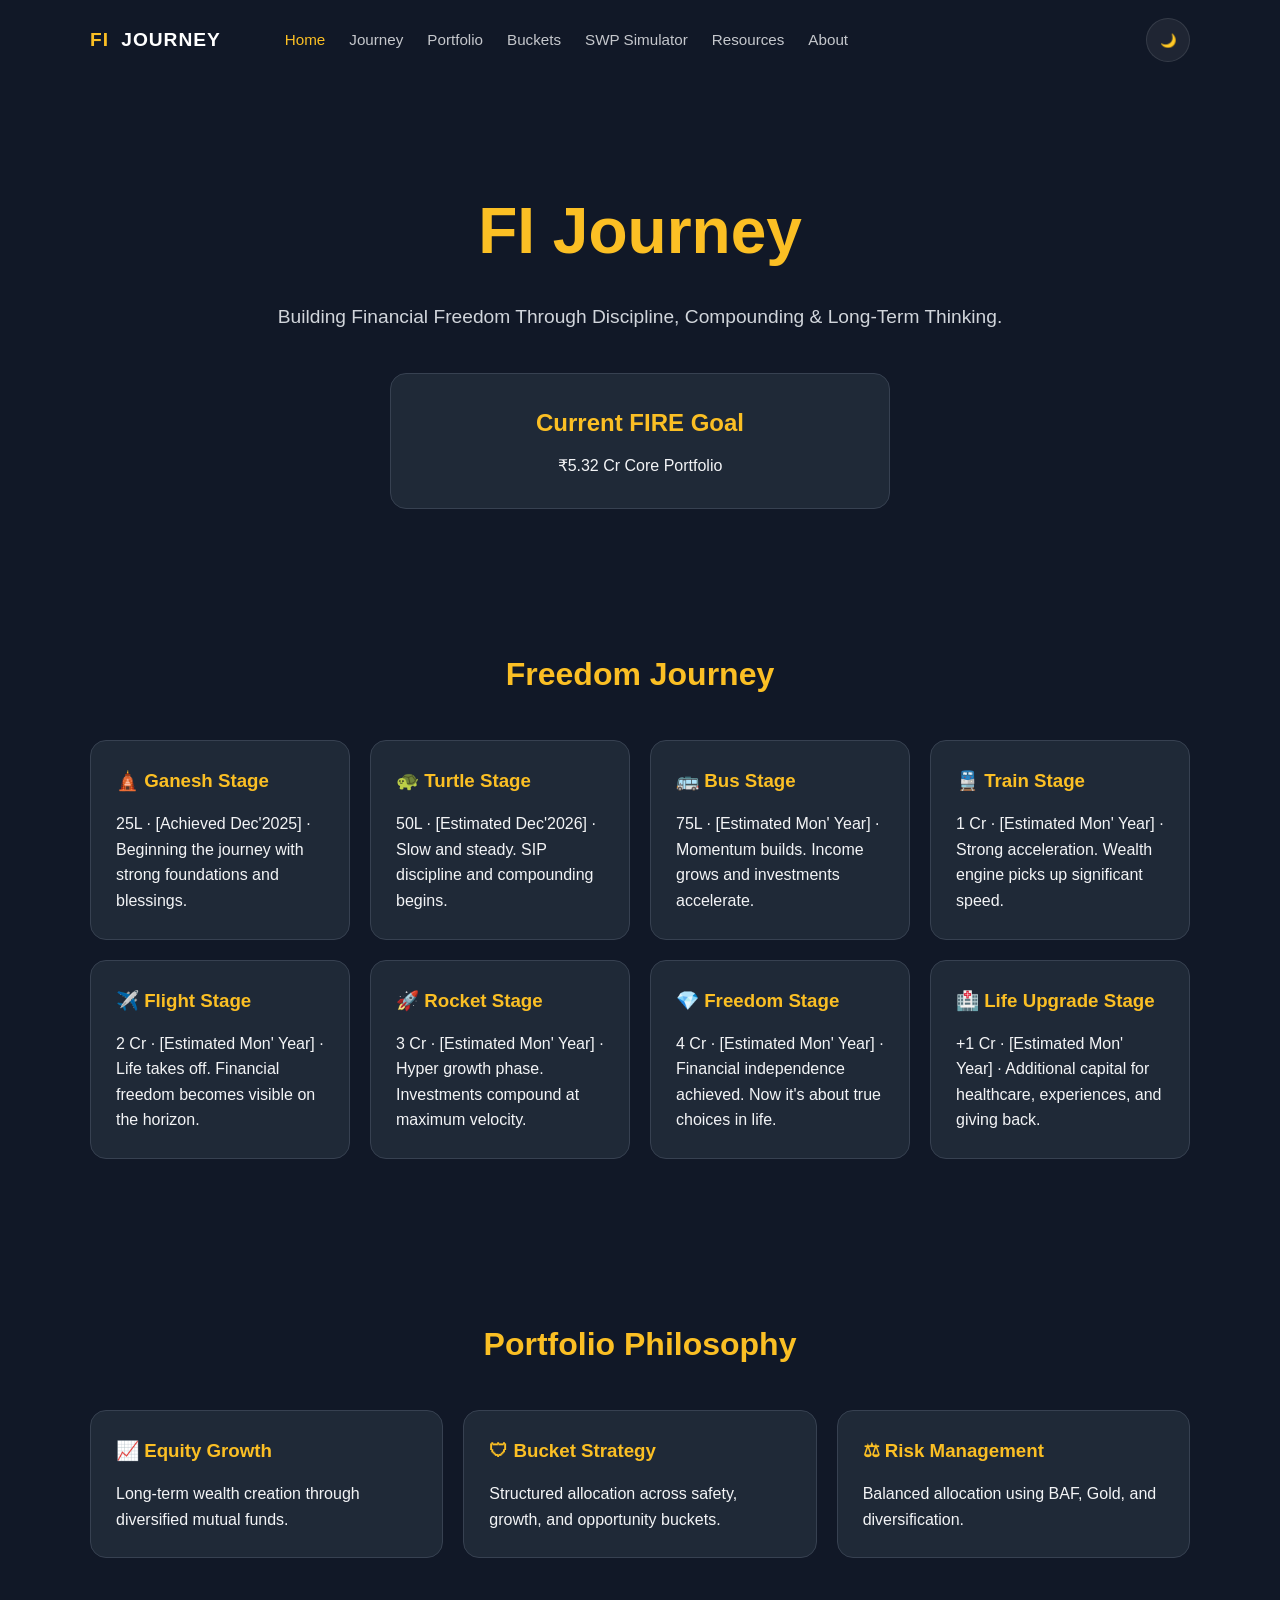
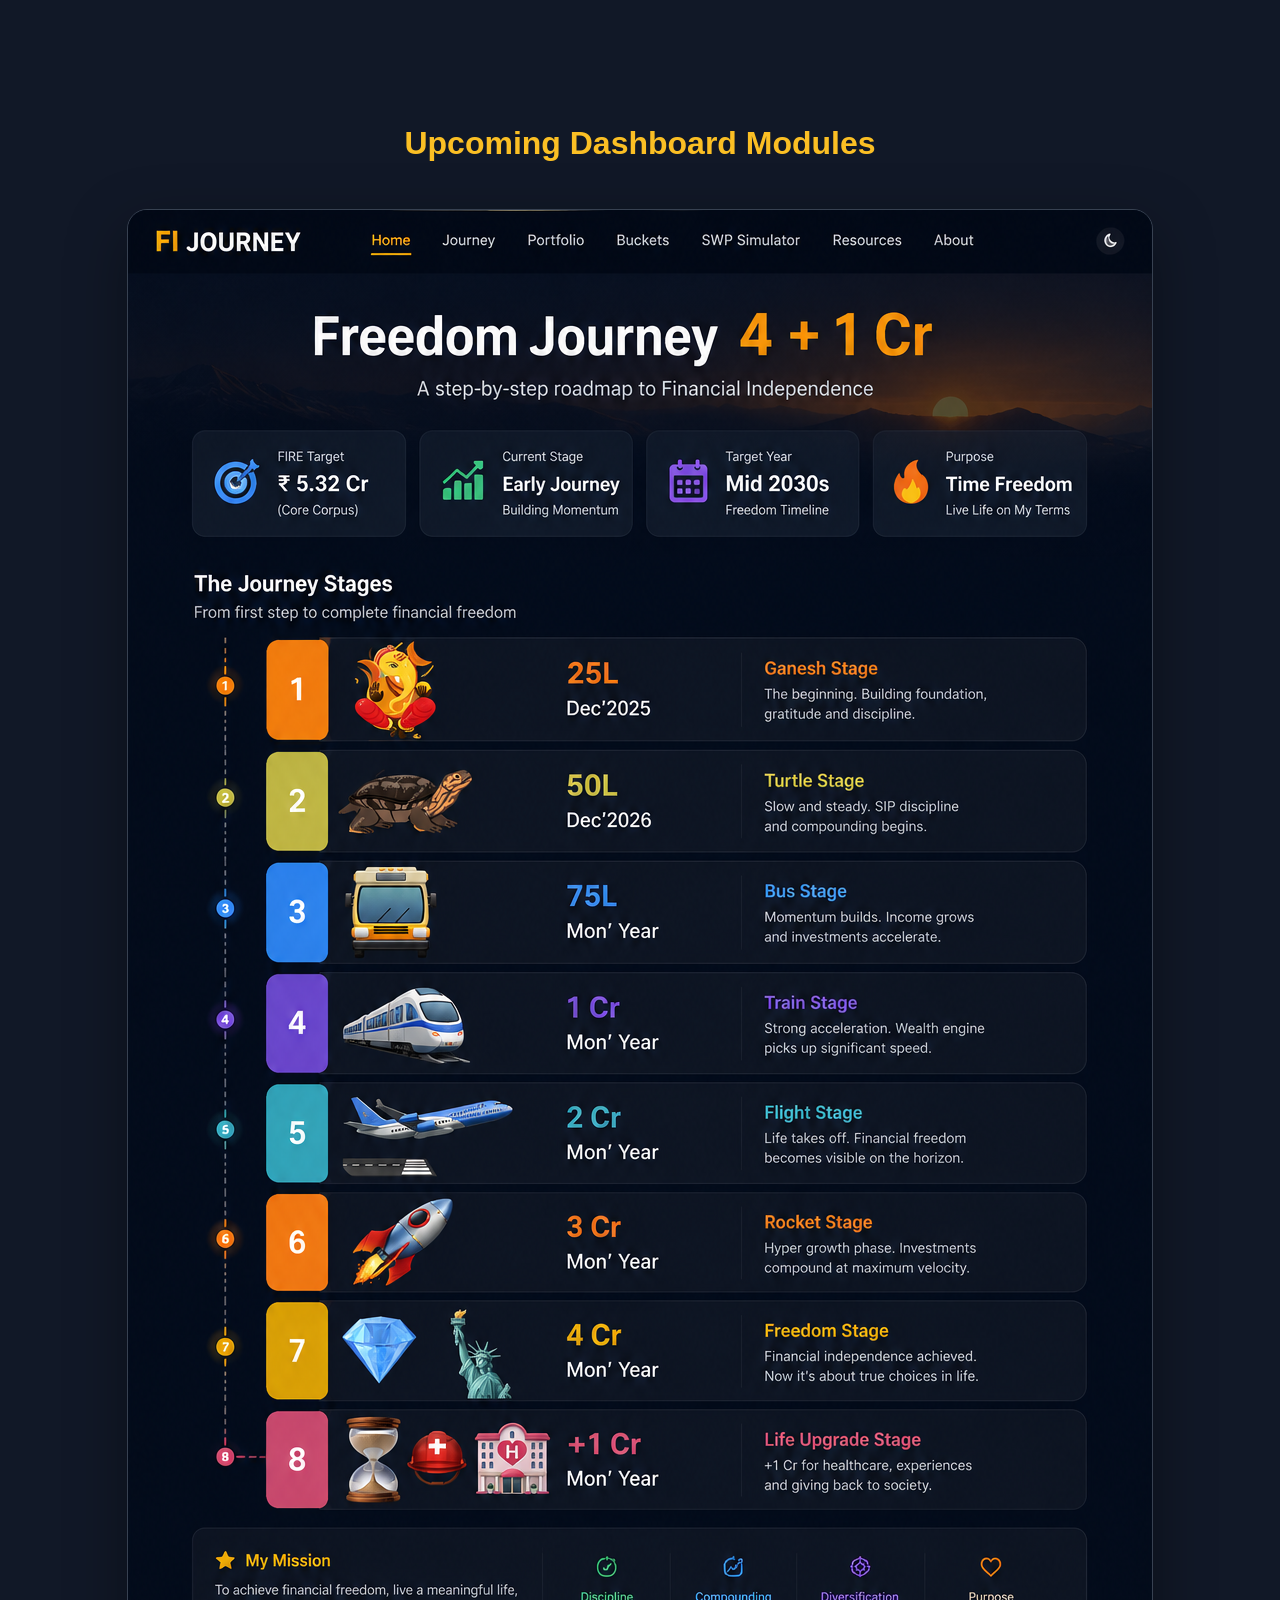
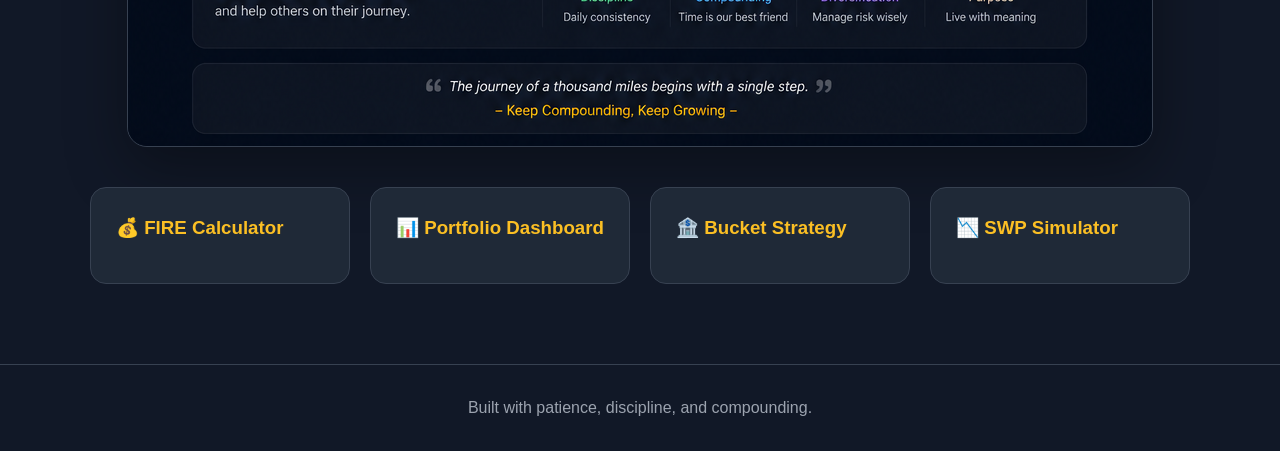
==== index.html @ cef510b3 "updated Home page with a top navigation bar" ====
<!-- index.html -->
<!DOCTYPE html>
<html lang="en">
<head>
  <meta charset="UTF-8" />
  <meta name="viewport" content="width=device-width, initial-scale=1.0"/>
  <title>Freedom Journey</title>
  <link rel="icon" type="image/png" href="Images/Logo.png" />

  <link rel="stylesheet" href="css/style.css" />
</head>

<body>

  <header class="navbar">
    <div class="container nav-inner">
      <a href="index.html" class="site-brand">
        <span class="brand-mark">FI</span>
        JOURNEY
      </a>
      <nav class="nav-links">
        <a href="index.html" class="active">Home</a>
        <a href="journey.html">Journey</a>
        <a href="portfolio.html">Portfolio</a>
        <a href="bucket-strategy.html">Buckets</a>
        <a href="swp.html">SWP Simulator</a>
        <a href="resources.html">Resources</a>
        <a href="about.html">About</a>
      </nav>
      <button class="nav-action" aria-label="Toggle theme">🌙</button>
    </div>
  </header>

  <!-- HERO SECTION -->
  <header class="hero">
    <div class="container">

      <h1 class="main-title">
        FI Journey
      </h1>

      <p class="subtitle">
        Building Financial Freedom Through Discipline, Compounding & Long-Term Thinking.
      </p>

      <div class="goal-card">
        <h2>Current FIRE Goal</h2>
        <p>₹5.32 Cr Core Portfolio</p>
      </div>

    </div>
  </header>

  <!-- FREEDOM JOURNEY -->
  <section class="journey-section">
    <div class="container">

      <h2 class="section-title">Freedom Journey</h2>

      <div class="timeline">

        <div class="timeline-card">
          <h3>🛕 Ganesh Stage</h3>
          <p>25L · [Achieved Dec'2025] · Beginning the journey with strong foundations and blessings.</p>
        </div>

        <div class="timeline-card">
          <h3>🐢 Turtle Stage</h3>
          <p>50L · [Estimated Dec'2026] · Slow and steady. SIP discipline and compounding begins.</p>
        </div>

        <div class="timeline-card">
          <h3>🚌 Bus Stage</h3>
          <p>75L · [Estimated Mon' Year] · Momentum builds. Income grows and investments accelerate.</p>
        </div>

        <div class="timeline-card">
          <h3>🚆 Train Stage</h3>
          <p>1 Cr · [Estimated Mon' Year] · Strong acceleration. Wealth engine picks up significant speed.</p>
        </div>

        <div class="timeline-card">
          <h3>✈️ Flight Stage</h3>
          <p>2 Cr · [Estimated Mon' Year] · Life takes off. Financial freedom becomes visible on the horizon.</p>
        </div>

        <div class="timeline-card">
          <h3>🚀 Rocket Stage</h3>
          <p>3 Cr · [Estimated Mon' Year] · Hyper growth phase. Investments compound at maximum velocity.</p>
        </div>

        <div class="timeline-card">
          <h3>💎 Freedom Stage</h3>
          <p>4 Cr · [Estimated Mon' Year] · Financial independence achieved. Now it's about true choices in life.</p>
        </div>

        <div class="timeline-card">
          <h3>🏥 Life Upgrade Stage</h3>
          <p>+1 Cr · [Estimated Mon' Year] · Additional capital for healthcare, experiences, and giving back.</p>
        </div>

      </div>

    </div>
  </section>

  <!-- PORTFOLIO SECTION -->
  <section class="portfolio-section">
    <div class="container">

      <h2 class="section-title">Portfolio Philosophy</h2>

      <div class="portfolio-grid">

        <div class="portfolio-card">
          <h3>📈 Equity Growth</h3>
          <p>Long-term wealth creation through diversified mutual funds.</p>
        </div>

        <div class="portfolio-card">
          <h3>🛡 Bucket Strategy</h3>
          <p>Structured allocation across safety, growth, and opportunity buckets.</p>
        </div>

        <div class="portfolio-card">
          <h3>⚖ Risk Management</h3>
          <p>Balanced allocation using BAF, Gold, and diversification.</p>
        </div>

      </div>

    </div>
  </section>

  <!-- FUTURE PAGES -->
  <section class="future-section">
    <div class="container">

      <h2 class="section-title">Upcoming Dashboard Modules</h2>

      <div class="future-preview">
        <img src="Images/HomePage_ToBuild.png" alt="Upcoming Dashboard Modules preview" />
      </div>

      <div class="future-grid">

        <div class="future-card">
          <h3>💰 FIRE Calculator</h3>
        </div>

        <div class="future-card">
          <h3>📊 Portfolio Dashboard</h3>
        </div>

        <div class="future-card">
          <h3>🏦 Bucket Strategy</h3>
        </div>

        <div class="future-card">
          <h3>📉 SWP Simulator</h3>
        </div>

      </div>

    </div>
  </section>

  <!-- FOOTER -->
  <footer>
    <p>
      Built with patience, discipline, and compounding.
    </p>
  </footer>

  <script src="js/app.js"></script>

</body>
</html>
---- css/style.css ----
/* style.css */

* {
  margin: 0;
  padding: 0;
  box-sizing: border-box;
}

body {
  background-color: #111827;
  color: #f3f4f6;
  font-family: Arial, sans-serif;
  line-height: 1.6;
}

.container {
  width: 90%;
  max-width: 1100px;
  margin: auto;
}

.navbar {
  padding: 18px 0;
}

.nav-inner {
  display: flex;
  align-items: center;
  gap: 24px;
}

.site-brand {
  font-weight: 700;
  color: #ffffff;
  text-decoration: none;
  letter-spacing: 0.05em;
  font-size: 1.2rem;
}

.brand-mark {
  color: #fbbf24;
  margin-right: 6px;
}

.nav-links {
  margin-left: 40px;
  display: flex;
  flex-wrap: wrap;
  gap: 24px;
  align-items: center;
}

.nav-links a {
  color: rgba(243,244,246,0.8);
  text-decoration: none;
  font-size: 0.95rem;
  transition: color 0.2s ease;
}

.nav-links a:hover,
.nav-links a.active {
  color: #fbbf24;
}

.nav-action {
  margin-left: auto;
  background: rgba(255,255,255,0.06);
  border: 1px solid rgba(255,255,255,0.1);
  color: #fff;
  width: 44px;
  height: 44px;
  border-radius: 50%;
  display: grid;
  place-items: center;
  cursor: pointer;
}

@media (max-width: 900px) {
  .nav-inner {
    flex-direction: column;
    align-items: stretch;
  }

  .nav-links {
    justify-content: center;
    gap: 14px;
    margin: 12px 0 0;
  }

  .nav-action {
    margin-left: 0;
    align-self: center;
  }
}

.hero {
  padding: 100px 0 60px;
  text-align: center;
}

.main-title {
  font-size: 4rem;
  margin-bottom: 20px;
  color: #fbbf24;
}

.subtitle {
  font-size: 1.2rem;
  color: #d1d5db;
  margin-bottom: 40px;
}

.goal-card {
  background: #1f2937;
  padding: 30px;
  border-radius: 16px;
  max-width: 500px;
  margin: auto;
  border: 1px solid #374151;
}

.goal-card h2 {
  margin-bottom: 10px;
  color: #fbbf24;
}

.section-title {
  font-size: 2rem;
  margin-bottom: 40px;
  text-align: center;
  color: #fbbf24;
}

.journey-section,
.portfolio-section,
.future-section {
  padding: 80px 0;
}

.timeline,
.portfolio-grid,
.future-grid {
  display: grid;
  grid-template-columns: repeat(auto-fit, minmax(220px, 1fr));
  gap: 20px;
}

.future-preview {
  margin-bottom: 40px;
  display: flex;
  justify-content: center;
}

.future-preview img {
  max-width: 100%;
  border-radius: 20px;
  border: 1px solid #374151;
  box-shadow: 0 20px 60px rgba(0,0,0,0.35);
}

.timeline-card,
.portfolio-card,
.future-card {
  background: #1f2937;
  padding: 25px;
  border-radius: 16px;
  border: 1px solid #374151;
  transition: transform 0.3s ease;
}

.timeline-card:hover,
.portfolio-card:hover,
.future-card:hover {
  transform: translateY(-5px);
}

.timeline-card h3,
.portfolio-card h3,
.future-card h3 {
  margin-bottom: 15px;
  color: #fbbf24;
}

footer {
  text-align: center;
  padding: 30px;
  border-top: 1px solid #374151;
  color: #9ca3af;
}
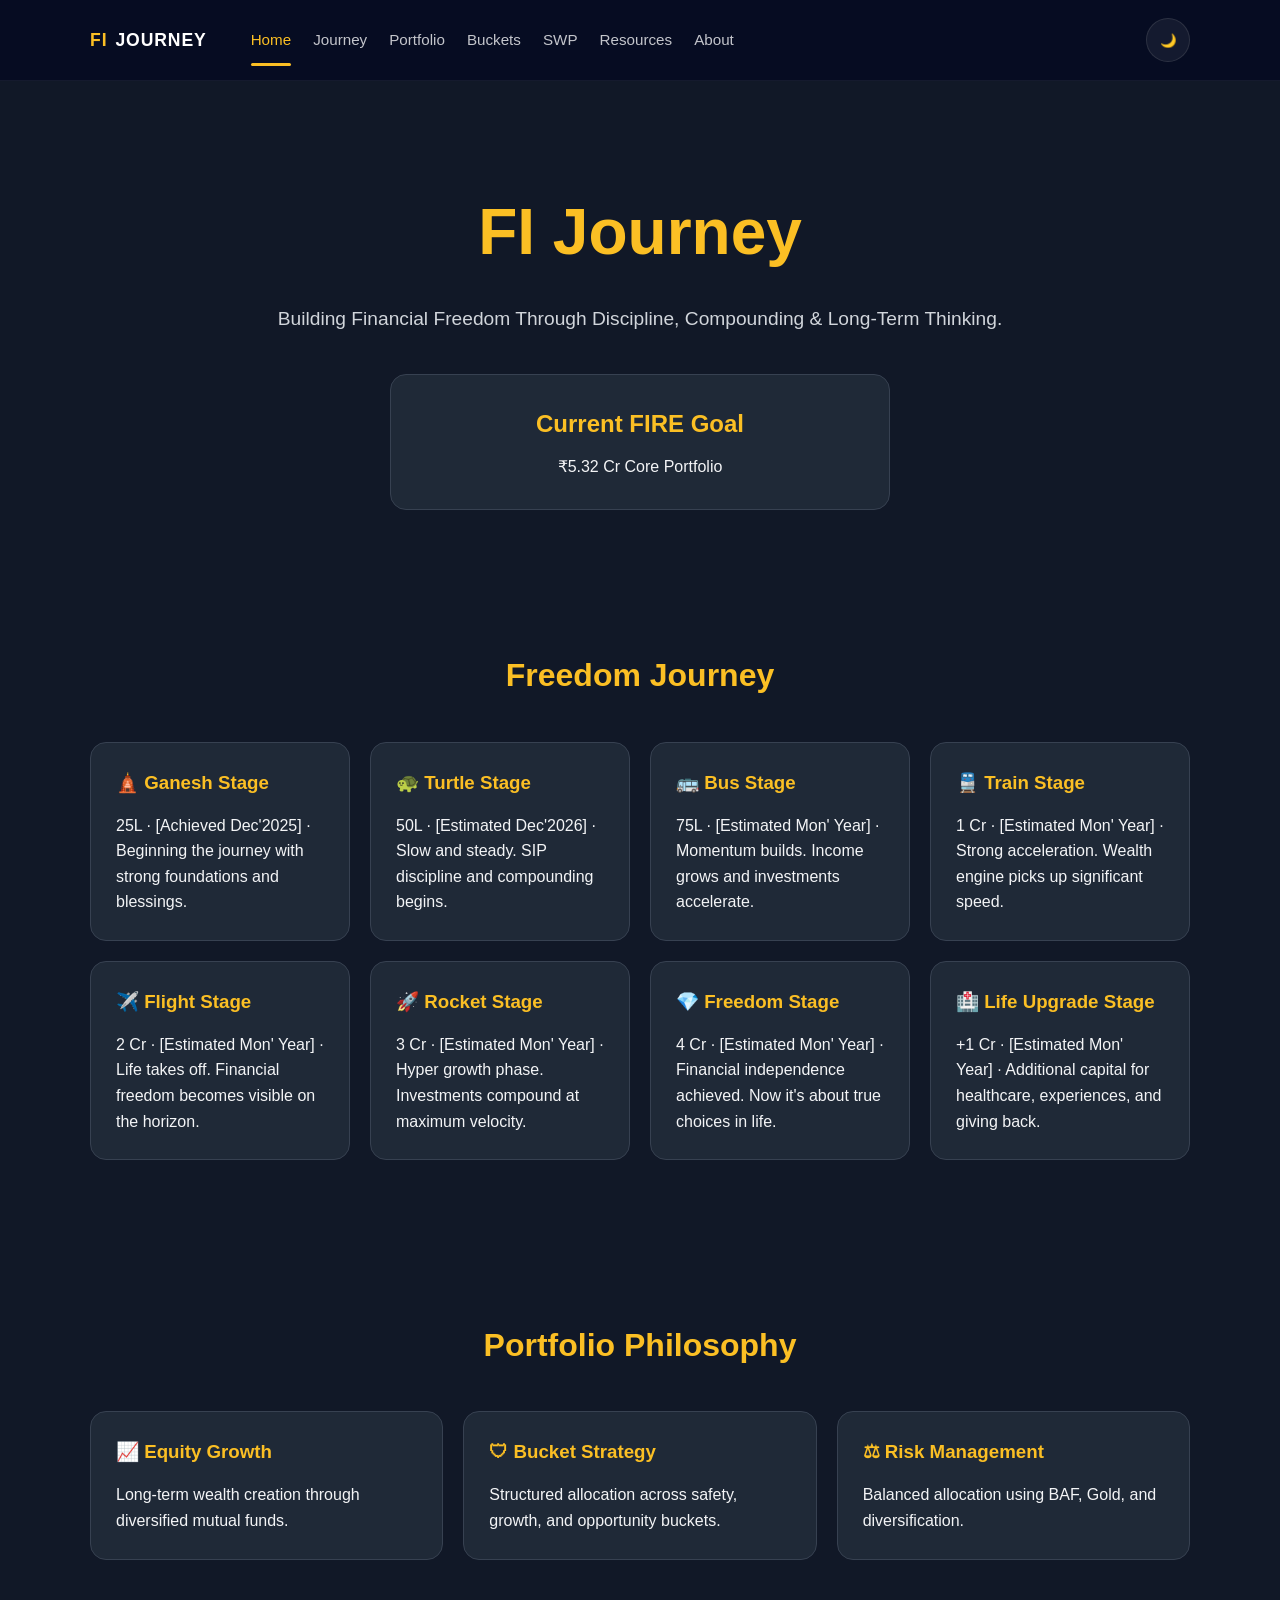
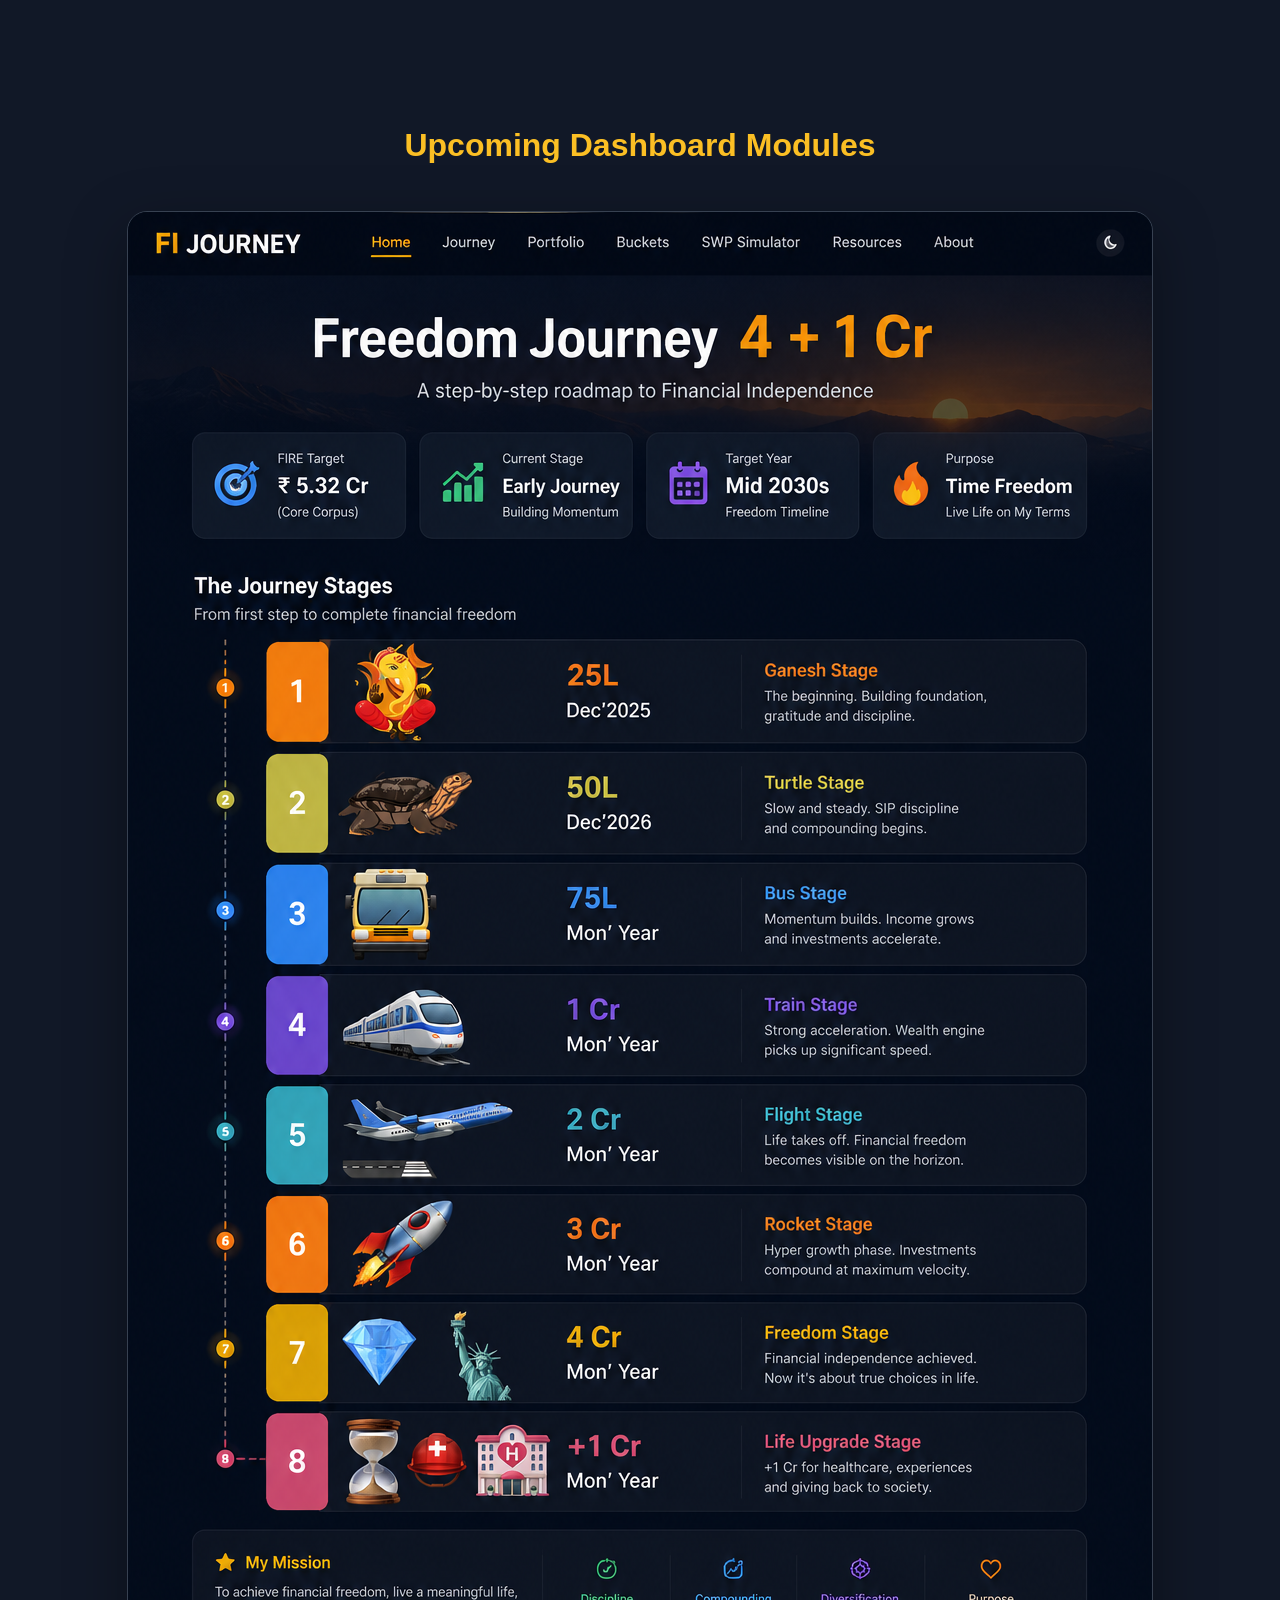
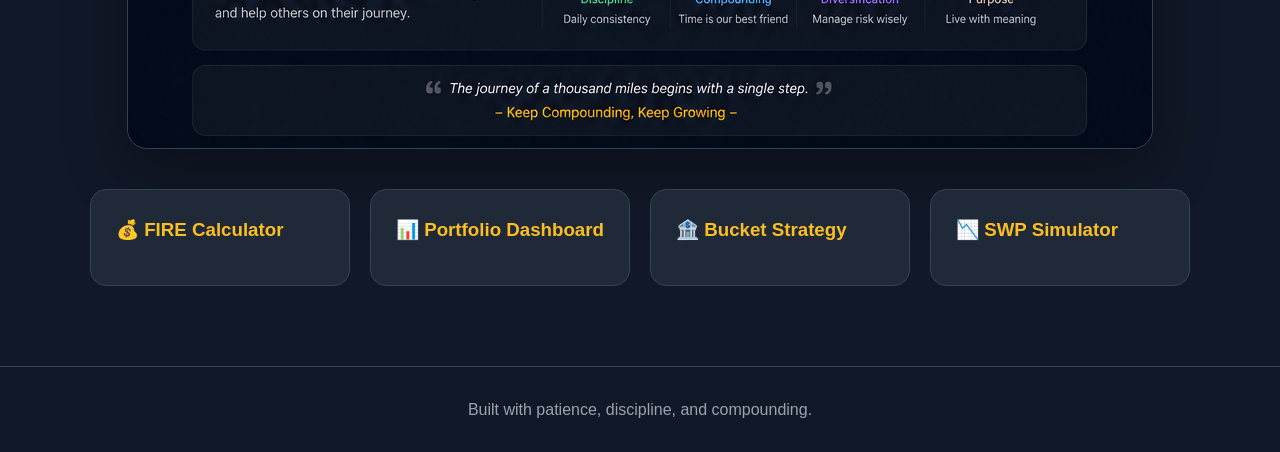
==== commit cca77ec6: "renamed swp simulator to swp nav topbar" ====
--- a/index.html
+++ b/index.html
@@ -23,7 +23,7 @@
         <a href="journey.html">Journey</a>
         <a href="portfolio.html">Portfolio</a>
         <a href="bucket-strategy.html">Buckets</a>
-        <a href="swp.html">SWP Simulator</a>
+        <a href="swp.html">SWP</a>
         <a href="resources.html">Resources</a>
         <a href="about.html">About</a>
       </nav>
--- a/css/style.css
+++ b/css/style.css
@@ -21,51 +21,76 @@
 
 .navbar {
   padding: 18px 0;
+  background: rgba(7, 12, 34, 0.95);
+  border-bottom: 1px solid rgba(255, 255, 255, 0.06);
+  position: sticky;
+  top: 0;
+  z-index: 20;
 }
 
 .nav-inner {
   display: flex;
   align-items: center;
-  gap: 24px;
+  justify-content: space-between;
+  gap: 20px;
 }
 
 .site-brand {
+  display: inline-flex;
+  align-items: center;
+  gap: 8px;
   font-weight: 700;
   color: #ffffff;
   text-decoration: none;
   letter-spacing: 0.05em;
-  font-size: 1.2rem;
+  font-size: 1.1rem;
 }
 
 .brand-mark {
   color: #fbbf24;
-  margin-right: 6px;
 }
 
 .nav-links {
-  margin-left: 40px;
   display: flex;
   flex-wrap: wrap;
-  gap: 24px;
+  gap: 22px;
   align-items: center;
+  margin-left: 24px;
+  flex: 1;
 }
 
 .nav-links a {
-  color: rgba(243,244,246,0.8);
+  color: rgba(243, 244, 246, 0.8);
   text-decoration: none;
   font-size: 0.95rem;
+  padding: 10px 0;
+  position: relative;
   transition: color 0.2s ease;
 }
 
-.nav-links a:hover,
+.nav-links a:hover {
+  color: #fff;
+}
+
 .nav-links a.active {
   color: #fbbf24;
+}
+
+.nav-links a.active::after {
+  content: "";
+  position: absolute;
+  left: 0;
+  right: 0;
+  bottom: -4px;
+  height: 3px;
+  background: #fbbf24;
+  border-radius: 999px;
 }
 
 .nav-action {
   margin-left: auto;
-  background: rgba(255,255,255,0.06);
-  border: 1px solid rgba(255,255,255,0.1);
+  background: rgba(255, 255, 255, 0.06);
+  border: 1px solid rgba(255, 255, 255, 0.1);
   color: #fff;
   width: 44px;
   height: 44px;
@@ -73,6 +98,13 @@
   display: grid;
   place-items: center;
   cursor: pointer;
+}
+
+@media (max-width: 1100px) {
+  .nav-links {
+    gap: 16px;
+    margin-left: 12px;
+  }
 }
 
 @media (max-width: 900px) {
@@ -187,3 +219,318 @@
   border-top: 1px solid #374151;
   color: #9ca3af;
 }
+
+.hero-journey {
+  padding: 70px 0 40px;
+}
+
+.hero-grid {
+  display: grid;
+  grid-template-columns: 1.2fr 0.8fr;
+  gap: 32px;
+  align-items: start;
+}
+
+.hero-copy h1,
+.hero-copy .main-title {
+  color: #fff;
+  font-size: clamp(3rem, 5vw, 4.6rem);
+  margin-bottom: 18px;
+  line-height: 1.03;
+}
+
+.eyebrow {
+  color: #fbbf24;
+  letter-spacing: 0.18em;
+  text-transform: uppercase;
+  font-size: 0.92rem;
+  font-weight: 600;
+  margin-bottom: 14px;
+}
+
+.hero-text {
+  color: #cbd5e1;
+  font-size: 1.05rem;
+  max-width: 660px;
+  line-height: 1.8;
+}
+
+.section-header {
+  max-width: 720px;
+  margin-bottom: 32px;
+}
+
+.section-header h2 {
+  color: #fff;
+  font-size: clamp(2rem, 3vw, 2.8rem);
+  margin: 12px 0 14px;
+}
+
+/* Keep regular section paragraph copy muted, but allow eyebrow to keep theme color */
+.section-header p:not(.eyebrow) {
+  color: #cbd5e1;
+  line-height: 1.75;
+  margin: 0;
+}
+
+.section-header .eyebrow {
+  color: #fbbf24;
+  letter-spacing: 0.18em;
+  text-transform: uppercase;
+  font-size: 0.92rem;
+  font-weight: 600;
+  margin-bottom: 10px;
+}
+
+.stats-grid {
+  display: grid;
+  grid-template-columns: repeat(2, minmax(160px, 1fr));
+  gap: 18px;
+  margin-top: 24px;
+}
+
+.stat-card {
+  display: flex;
+  gap: 18px;
+  align-items: center;
+  background: rgba(255, 255, 255, 0.04);
+  border: 1px solid rgba(255, 255, 255, 0.08);
+  border-radius: 20px;
+  padding: 18px 20px;
+}
+
+.stat-card span {
+  font-size: 1.8rem;
+}
+
+.stat-card h3 {
+  margin-bottom: 6px;
+  font-size: 1rem;
+  color: #fff;
+}
+
+.stat-card p {
+  color: #cbd5e1;
+}
+
+.timeline-section {
+  padding: 60px 0;
+  position: relative;
+}
+
+.timeline-grid {
+  position: relative;
+  display: grid;
+  grid-template-columns: repeat(2, minmax(280px, 1fr));
+  gap: 22px;
+}
+
+.timeline-grid::before {
+  content: "";
+  position: absolute;
+  left: 50%;
+  top: 40px;
+  bottom: 40px;
+  width: 2px;
+  background: rgba(251, 191, 36, 0.18);
+  transform: translateX(-50%);
+}
+
+.stage-card {
+  background: rgba(255, 255, 255, 0.06);
+  border: 1px solid rgba(255, 255, 255, 0.1);
+  backdrop-filter: blur(26px);
+  border-radius: 28px;
+  padding: 28px;
+  display: grid;
+  gap: 20px;
+  position: relative;
+  overflow: hidden;
+  transition: transform 0.25s ease, border-color 0.25s ease, box-shadow 0.25s ease;
+}
+
+.stage-card::before {
+  /* Decorative marker removed for a cleaner timeline look */
+  display: none;
+}
+
+.stage-card:hover {
+  transform: translateY(-5px);
+  border-color: rgba(251, 191, 36, 0.45);
+  box-shadow: 0 20px 50px rgba(0, 0, 0, 0.22);
+}
+
+.stage-card img {
+  width: 100%;
+  max-height: 200px;
+  object-fit: contain;
+  border-radius: 20px;
+  background: rgba(255, 255, 255, 0.06);
+}
+
+.stage-top-row {
+  display: flex;
+  align-items: center;
+  justify-content: space-between;
+  gap: 18px;
+  position: relative;
+  z-index: 2;
+}
+
+.stage-number {
+  background: #fbbf24;
+  color: #0b122b;
+  width: 44px;
+  height: 44px;
+  border-radius: 16px;
+  display: grid;
+  place-items: center;
+  font-weight: 700;
+  font-size: 1rem;
+}
+
+.stage-amount {
+  font-size: 1.05rem;
+  font-weight: 700;
+  color: #fff;
+  margin: 0;
+}
+
+.stage-meta {
+  color: #cbd5e1;
+  font-size: 0.92rem;
+  margin: 0;
+}
+
+.stage-card h3 {
+  color: #fff;
+  font-size: 1.4rem;
+  margin: 0;
+}
+
+.stage-card p {
+  color: #cbd5e1;
+  line-height: 1.75;
+  margin: 0;
+}
+
+.stage-card--primary {
+  background: rgba(255, 255, 255, 0.06);
+}
+
+.stage-card--accent {
+  background: rgba(251, 191, 36, 0.08);
+}
+
+.stage-card--secondary {
+  background: rgba(59, 130, 246, 0.1);
+}
+
+.mission-section {
+  padding: 60px 0;
+}
+
+.mission-grid {
+  display: grid;
+  grid-template-columns: 1.2fr 0.8fr;
+  gap: 24px;
+  align-items: start;
+}
+
+.mission-cards {
+  display: grid;
+  grid-template-columns: repeat(auto-fit, minmax(200px, 1fr));
+  gap: 18px;
+}
+
+.mission-card {
+  background: rgba(255, 255, 255, 0.04);
+  border: 1px solid rgba(255, 255, 255, 0.08);
+  border-radius: 20px;
+  padding: 24px;
+}
+
+.mission-card h3 {
+  color: #fbbf24;
+  margin-bottom: 10px;
+}
+
+.mission-card p {
+  color: #cbd5e1;
+  line-height: 1.7;
+}
+
+.quote-section {
+  padding: 60px 0;
+}
+
+.quote-box {
+  background: rgba(255, 255, 255, 0.05);
+  border: 1px solid rgba(255, 255, 255, 0.08);
+  border-radius: 24px;
+  padding: 36px 32px;
+  text-align: center;
+}
+
+.quote-box p {
+  font-size: 1.3rem;
+  color: #fff;
+  margin-bottom: 16px;
+}
+
+.quote-box span {
+  color: #fbbf24;
+}
+
+.footer-inner {
+  padding: 32px 0;
+  text-align: center;
+  color: #9ca3af;
+}
+
+@media (max-width: 1024px) {
+  .hero-grid,
+  .mission-grid {
+    grid-template-columns: 1fr;
+  }
+}
+
+@media (max-width: 900px) {
+  .nav-inner {
+    flex-direction: column;
+    align-items: stretch;
+  }
+
+  .nav-links {
+    justify-content: center;
+    gap: 12px;
+    margin: 12px 0 0;
+  }
+
+  .stage-card {
+    padding: 20px;
+  }
+
+  .timeline-grid {
+    grid-template-columns: 1fr;
+  }
+
+  .timeline-grid::before {
+    left: 24px;
+  }
+
+  .stage-card::before {
+    left: 12px;
+  }
+}
+
+@media (max-width: 580px) {
+  .hero-copy h1,
+  .main-title {
+    font-size: 2.6rem;
+  }
+
+  .nav-links {
+    gap: 10px;
+  }
+}
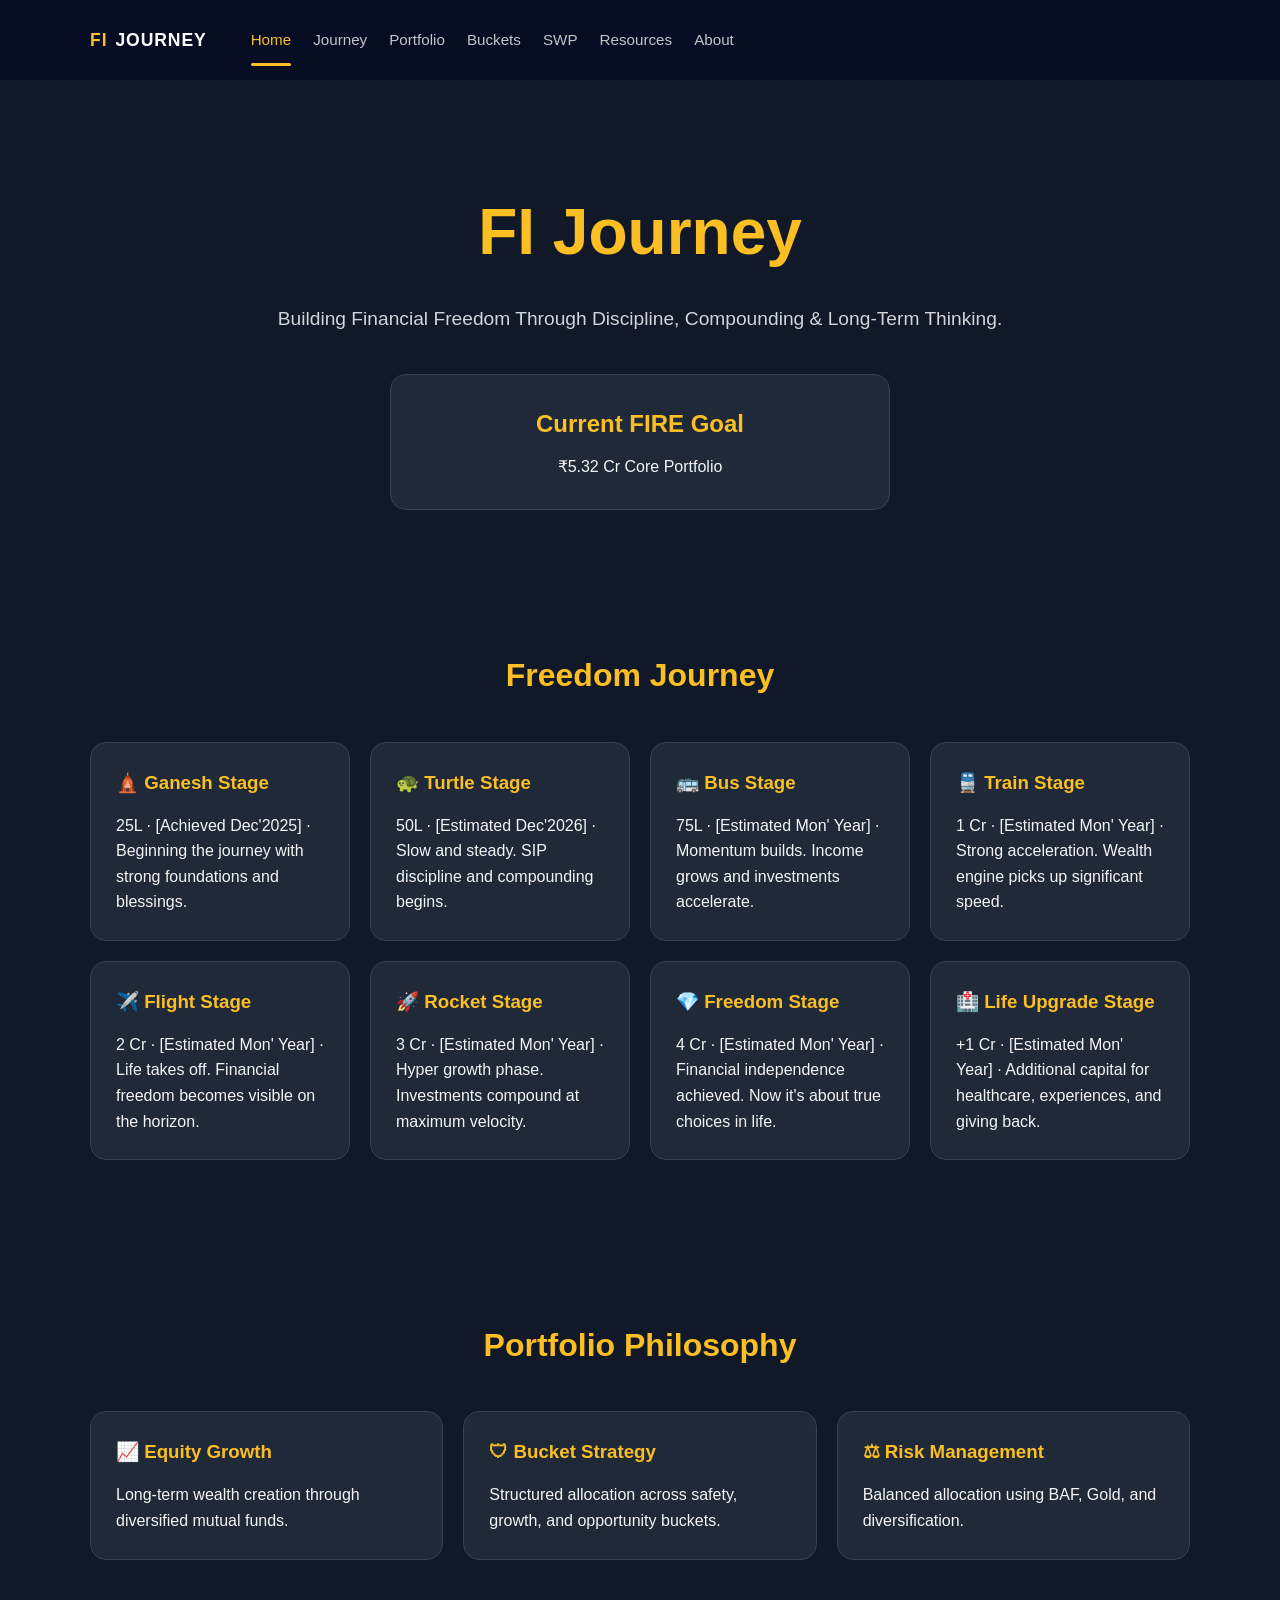
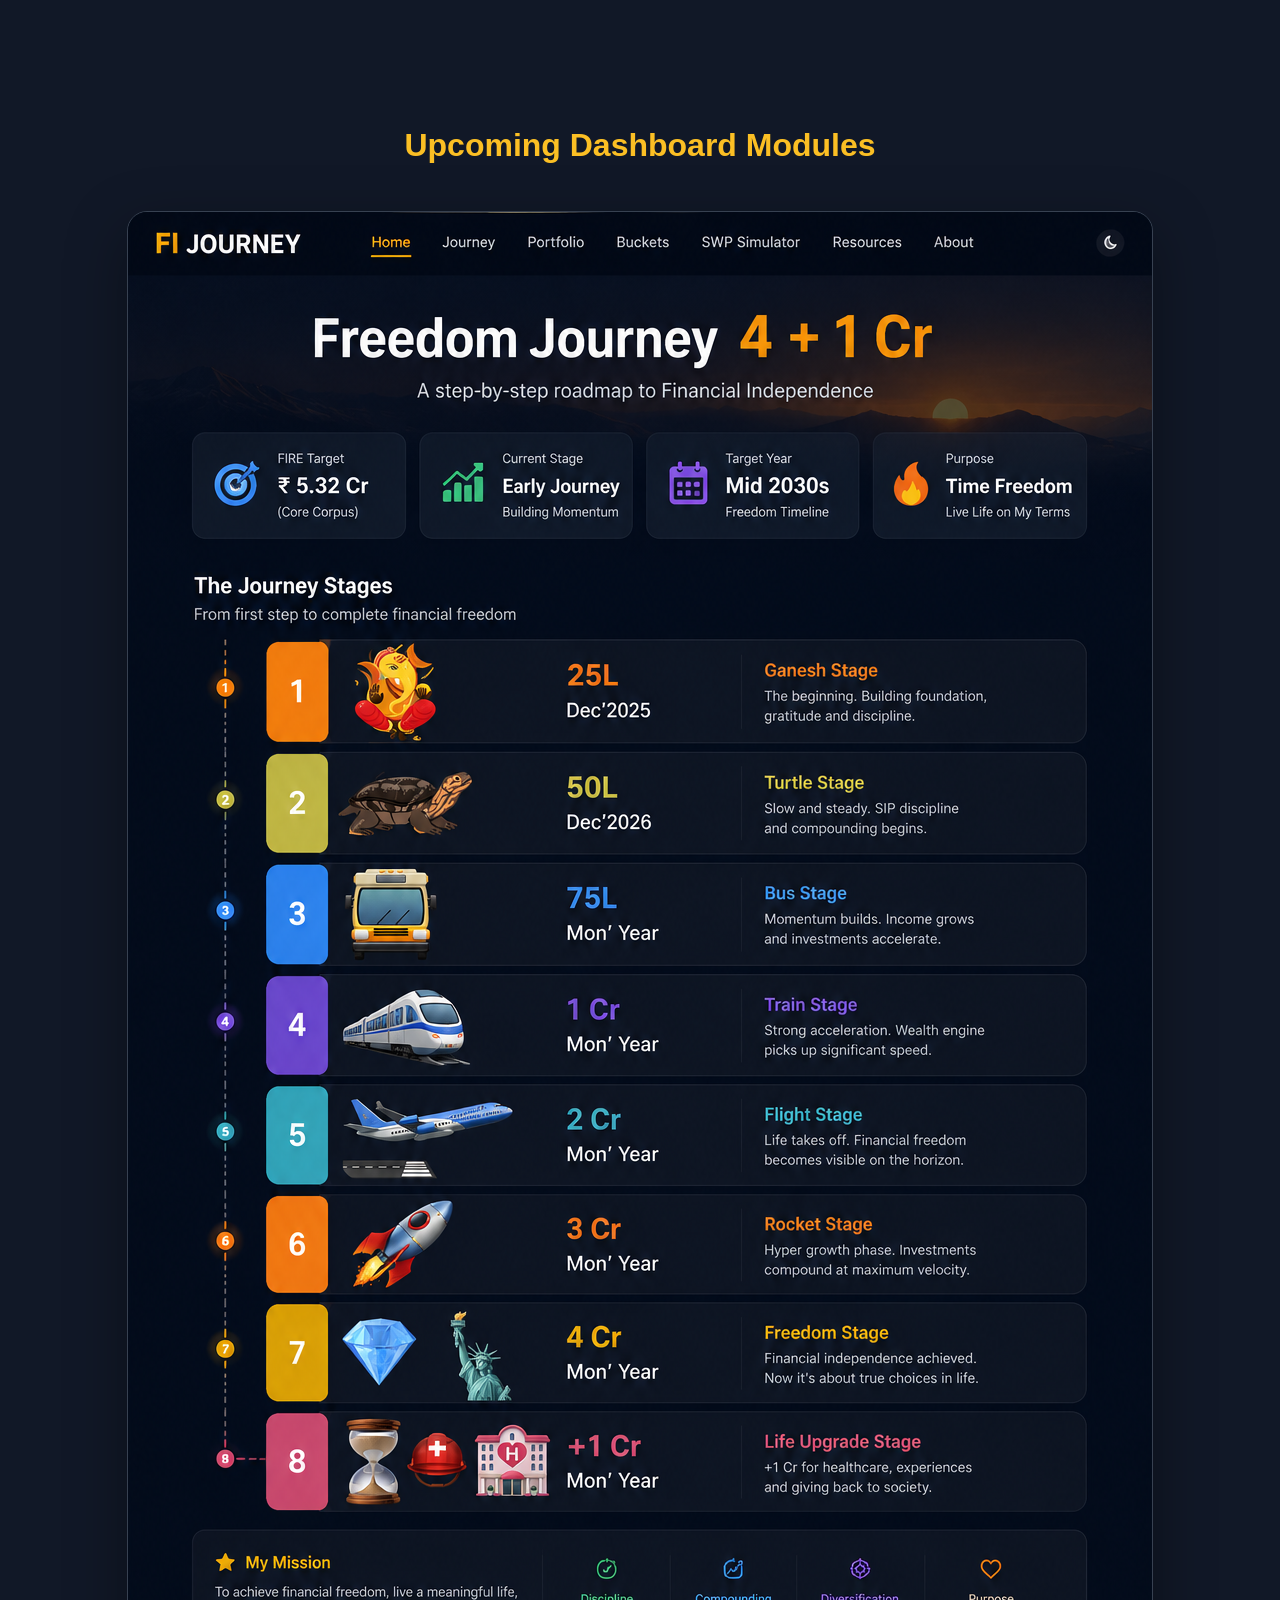
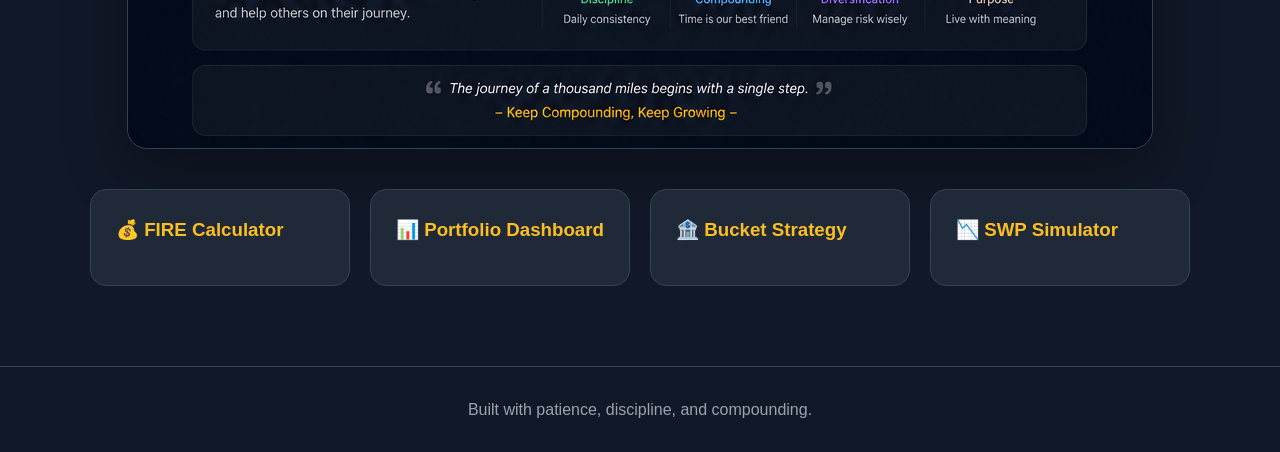
==== commit e642f2af: "commented out theme button from navbar" ====
--- a/index.html
+++ b/index.html
@@ -27,7 +27,7 @@
         <a href="resources.html">Resources</a>
         <a href="about.html">About</a>
       </nav>
-      <button class="nav-action" aria-label="Toggle theme">🌙</button>
+      <!-- <button class="nav-action" aria-label="Toggle theme">🌙</button> -->
     </div>
   </header>
 
--- a/css/style.css
+++ b/css/style.css
@@ -108,20 +108,68 @@
 }
 
 @media (max-width: 900px) {
+  .navbar {
+    padding: 10px 0;
+  }
+
   .nav-inner {
     flex-direction: column;
     align-items: stretch;
   }
 
+  .site-brand {
+    font-size: 1rem;
+  }
+
   .nav-links {
-    justify-content: center;
-    gap: 14px;
-    margin: 12px 0 0;
+    flex-wrap: nowrap;
+    overflow-x: auto;
+    justify-content: flex-start;
+    gap: 10px;
+    margin: 10px 0 0;
+    padding-bottom: 8px;
+  }
+
+  .nav-links::-webkit-scrollbar {
+    display: none;
+  }
+
+  .nav-links a {
+    flex: 0 0 auto;
+    white-space: nowrap;
+    padding: 8px 10px;
+    font-size: 0.92rem;
   }
 
   .nav-action {
     margin-left: 0;
-    align-self: center;
+    align-self: flex-end;
+    margin-top: 8px;
+    width: 38px;
+    height: 38px;
+  }
+}
+
+@media (max-width: 640px) {
+  .navbar {
+    padding: 8px 0;
+  }
+
+  .container {
+    width: 95%;
+  }
+
+  .nav-links {
+    gap: 8px;
+  }
+
+  .nav-links a {
+    padding: 7px 10px;
+    font-size: 0.88rem;
+  }
+
+  .nav-inner {
+    gap: 8px;
   }
 }
 
@@ -482,6 +530,92 @@
   color: #fbbf24;
 }
 
+#password-modal {
+  position: fixed;
+  inset: 0;
+  z-index: 9999;
+  display: flex;
+  align-items: center;
+  justify-content: center;
+  padding: 24px;
+}
+
+#password-modal .modal-backdrop {
+  position: absolute;
+  inset: 0;
+  background: rgba(10, 25, 52, 0.75);
+  backdrop-filter: blur(12px);
+}
+
+#password-modal .modal-card {
+  position: relative;
+  width: min(440px, 100%);
+  background: rgba(15, 23, 42, 0.98);
+  border: 1px solid rgba(251, 191, 36, 0.18);
+  box-shadow: 0 30px 90px rgba(0, 0, 0, 0.35);
+  border-radius: 24px;
+  padding: 32px;
+  color: #e2e8f0;
+  z-index: 1;
+  display: grid;
+  gap: 18px;
+}
+
+#password-modal h2 {
+  margin: 0;
+  color: #fbbf24;
+  font-size: 1.8rem;
+}
+
+#password-modal p {
+  margin: 0;
+  color: #cbd5e1;
+}
+
+#password-modal input {
+  width: 100%;
+  padding: 14px 16px;
+  font-size: 1rem;
+  border-radius: 14px;
+  border: 1px solid rgba(255, 255, 255, 0.12);
+  background: rgba(255, 255, 255, 0.05);
+  color: #fff;
+}
+
+#password-modal input::placeholder {
+  color: rgba(203, 213, 225, 0.6);
+}
+
+#password-modal .modal-actions {
+  display: flex;
+  gap: 12px;
+  flex-wrap: wrap;
+}
+
+#password-modal button {
+  cursor: pointer;
+  border: none;
+  border-radius: 12px;
+  padding: 12px 18px;
+  font-weight: 700;
+}
+
+#password-modal #password-submit {
+  background: #fbbf24;
+  color: #0b122b;
+}
+
+#password-modal #password-cancel {
+  background: rgba(255, 255, 255, 0.08);
+  color: #e2e8f0;
+}
+
+#password-modal .modal-error {
+  margin: 0;
+  color: #fca5a5;
+  min-height: 1.2rem;
+}
+
 .footer-inner {
   padding: 32px 0;
   text-align: center;
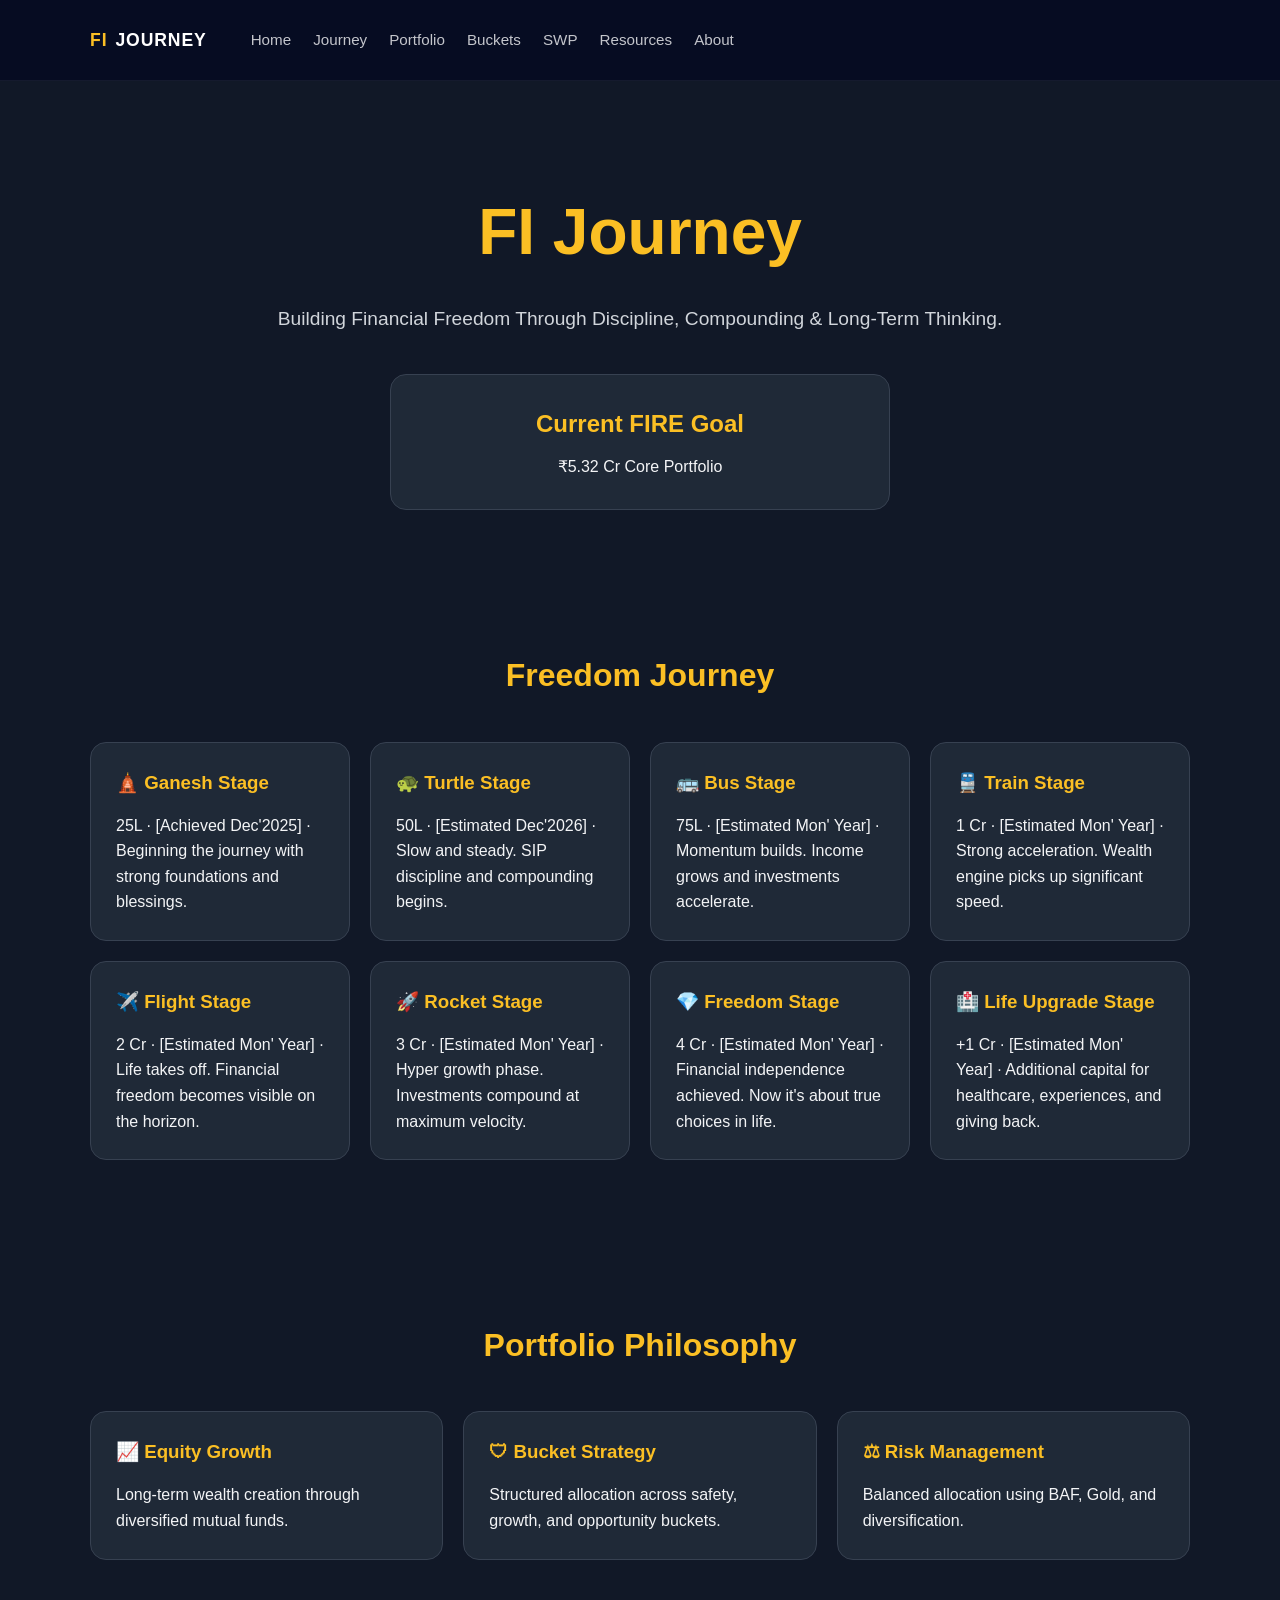
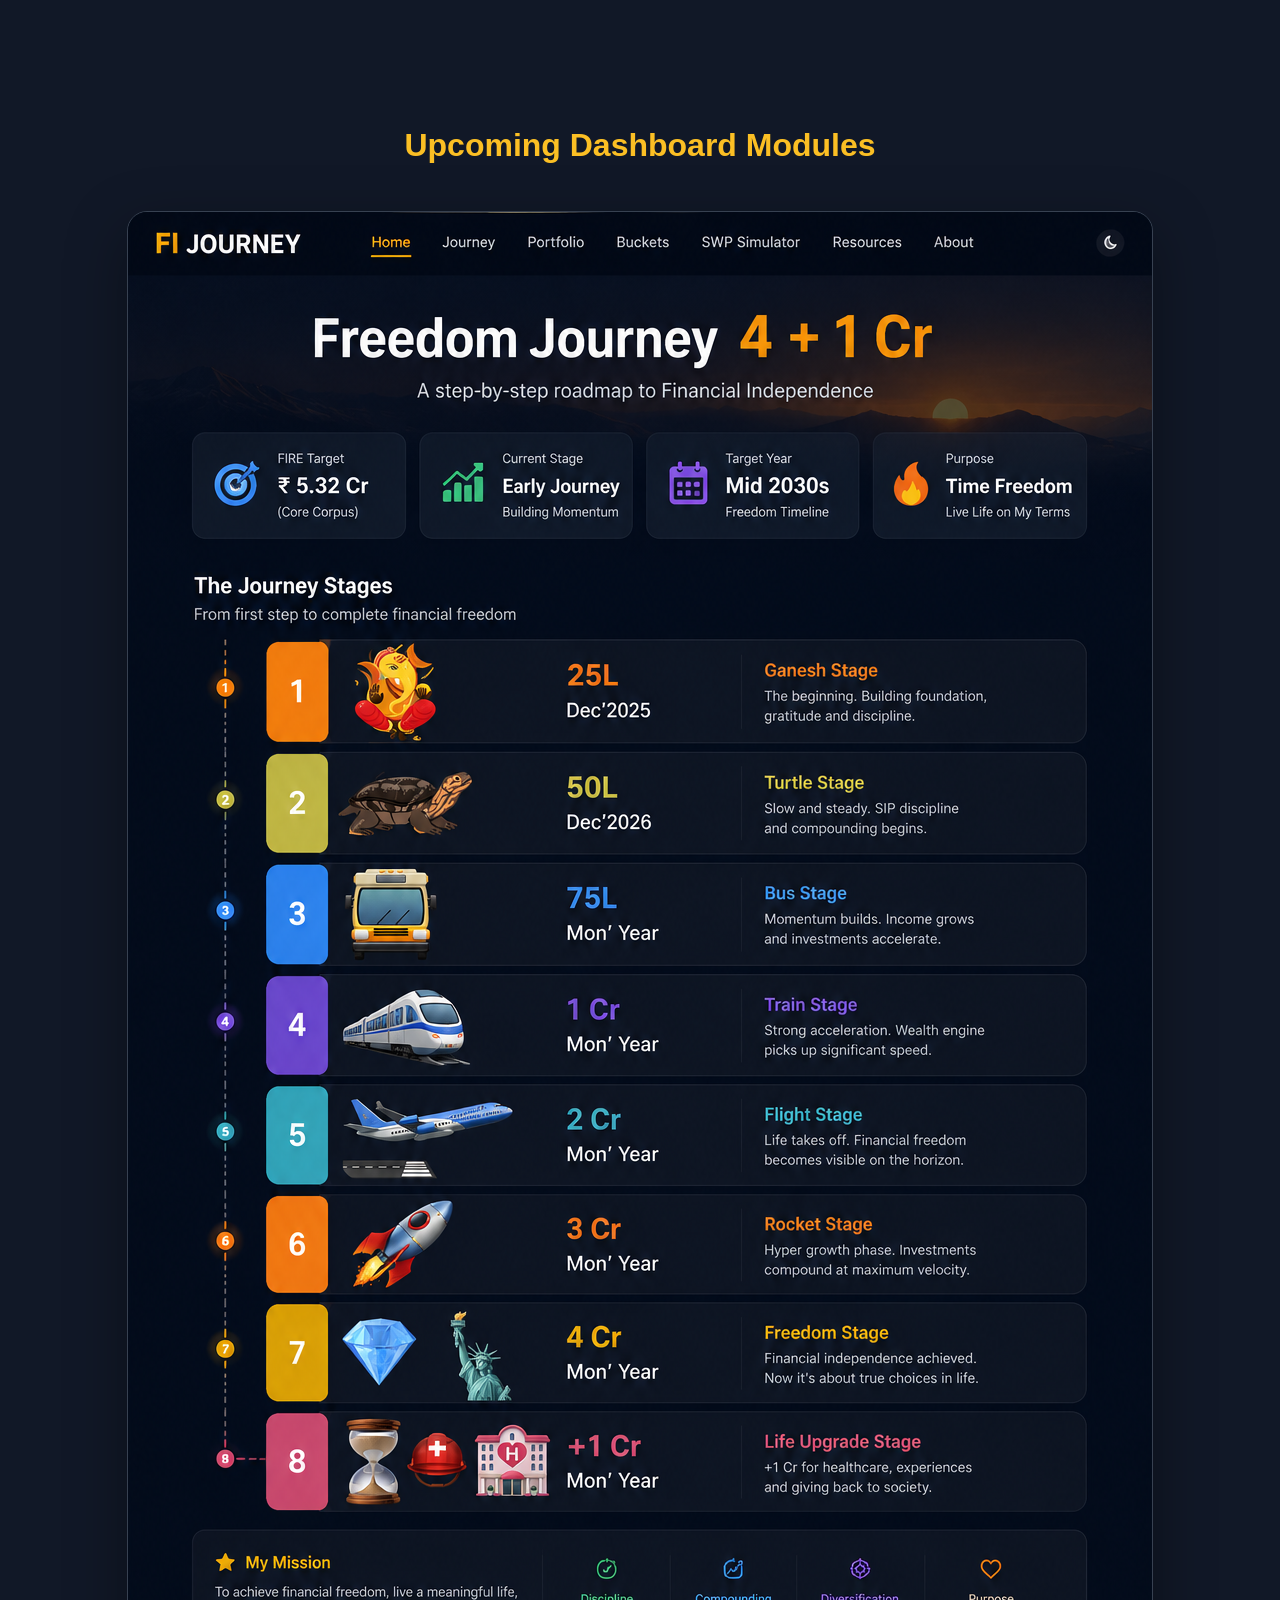
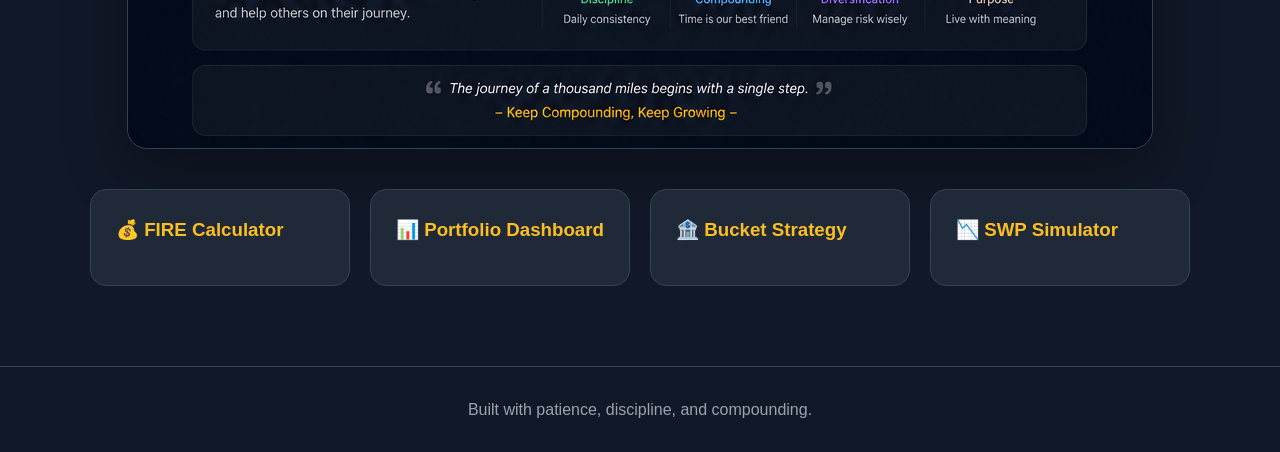
==== commit 0219f10f: "updated fi-home.html and index.html separately." ====
--- a/index.html
+++ b/index.html
@@ -19,7 +19,7 @@
         JOURNEY
       </a>
       <nav class="nav-links">
-        <a href="index.html" class="active">Home</a>
+        <a href="fi-home.html">Home</a>
         <a href="journey.html">Journey</a>
         <a href="portfolio.html">Portfolio</a>
         <a href="bucket-strategy.html">Buckets</a>
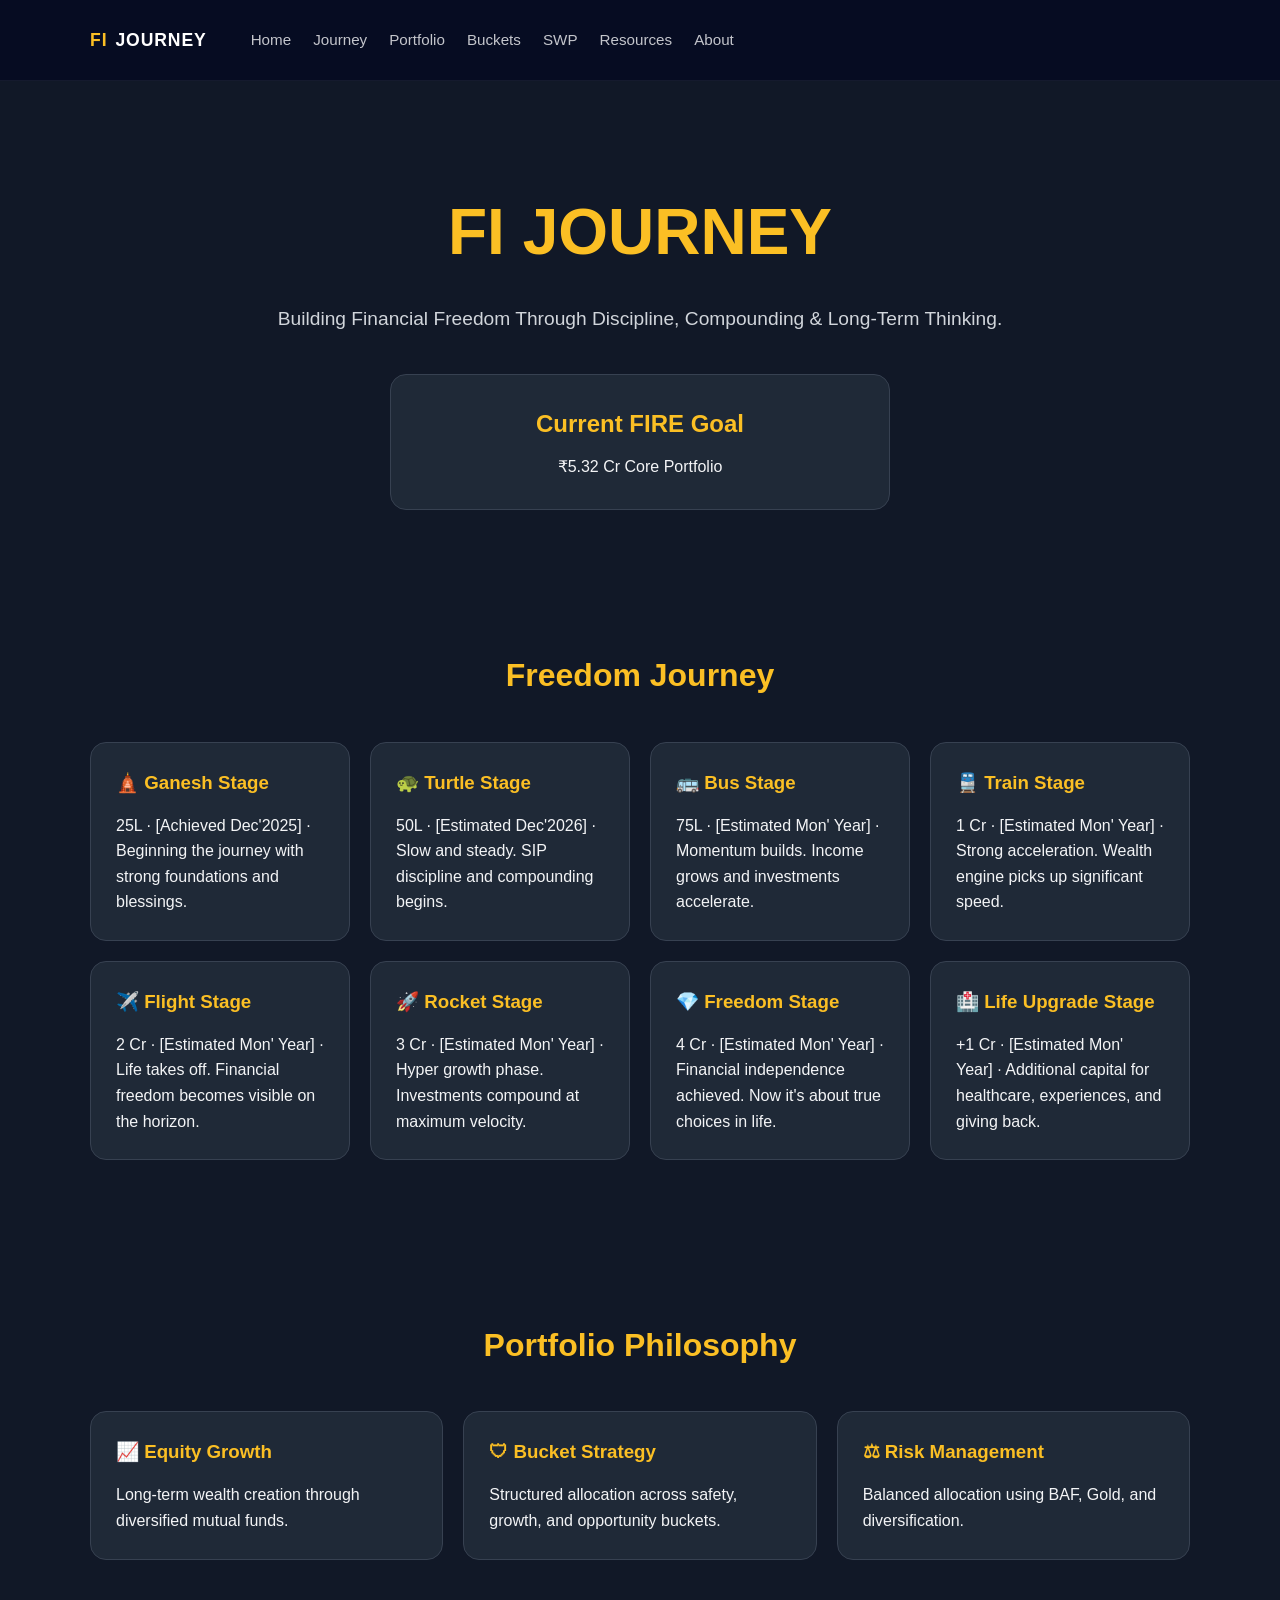
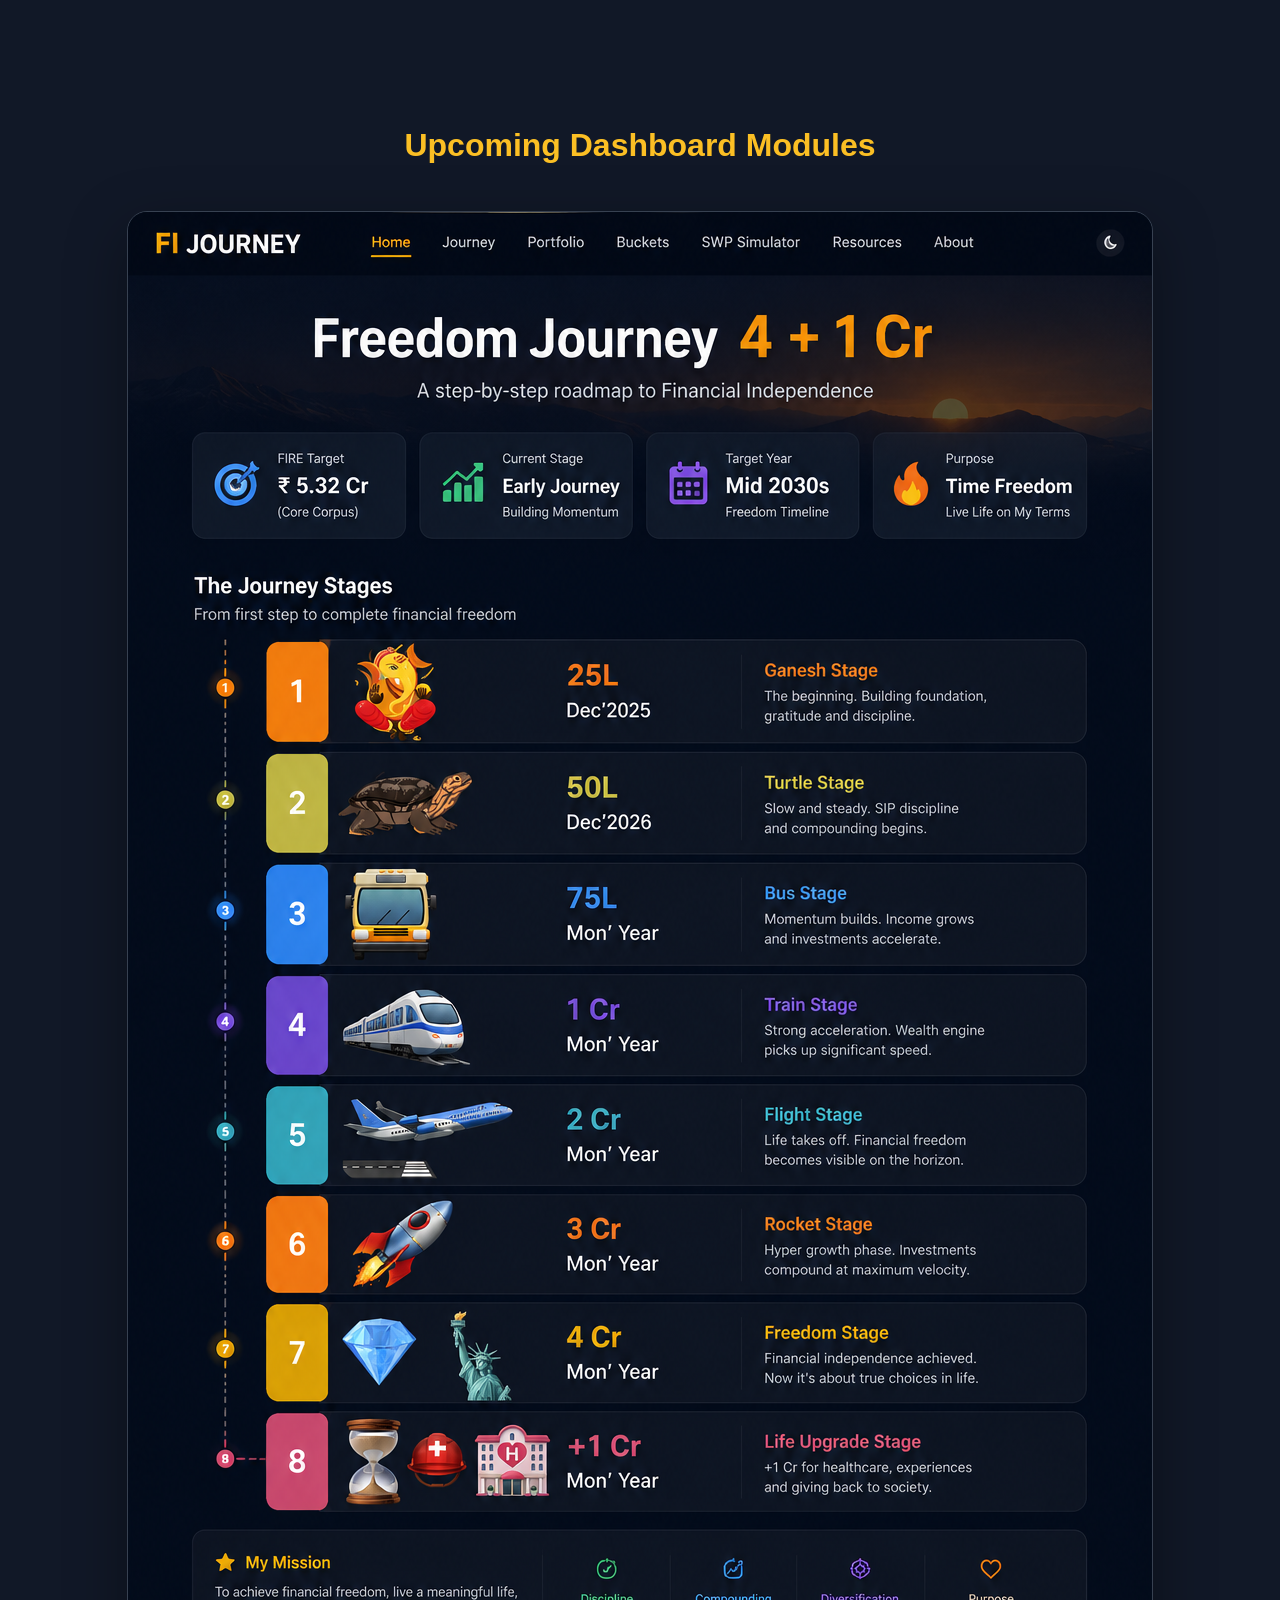
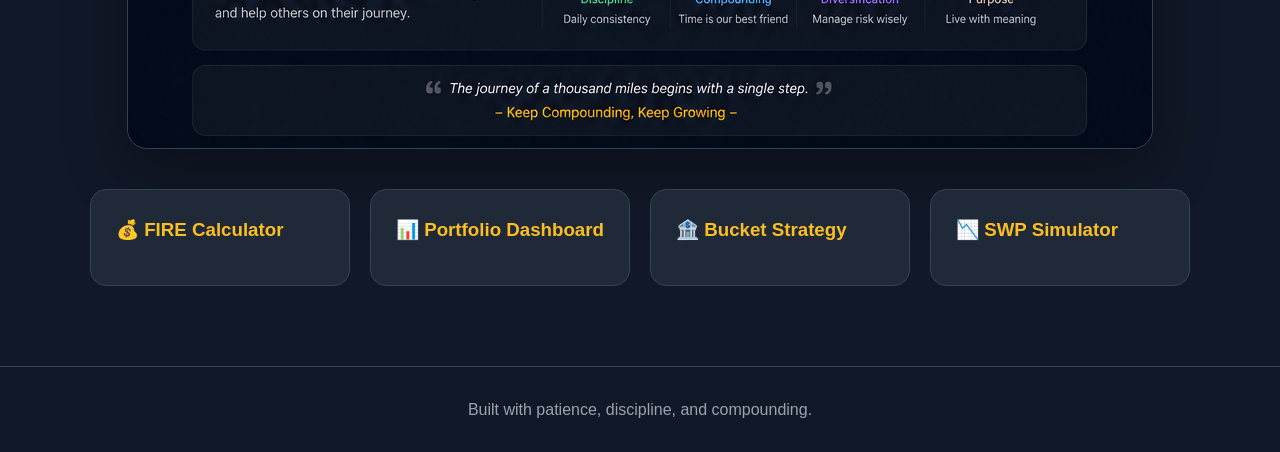
==== commit 320420f5: "updated index.html" ====
--- a/index.html
+++ b/index.html
@@ -36,7 +36,8 @@
     <div class="container">
 
       <h1 class="main-title">
-        FI Journey
+        <span class="brand-mark">FI</span>
+        JOURNEY
       </h1>
 
       <p class="subtitle">
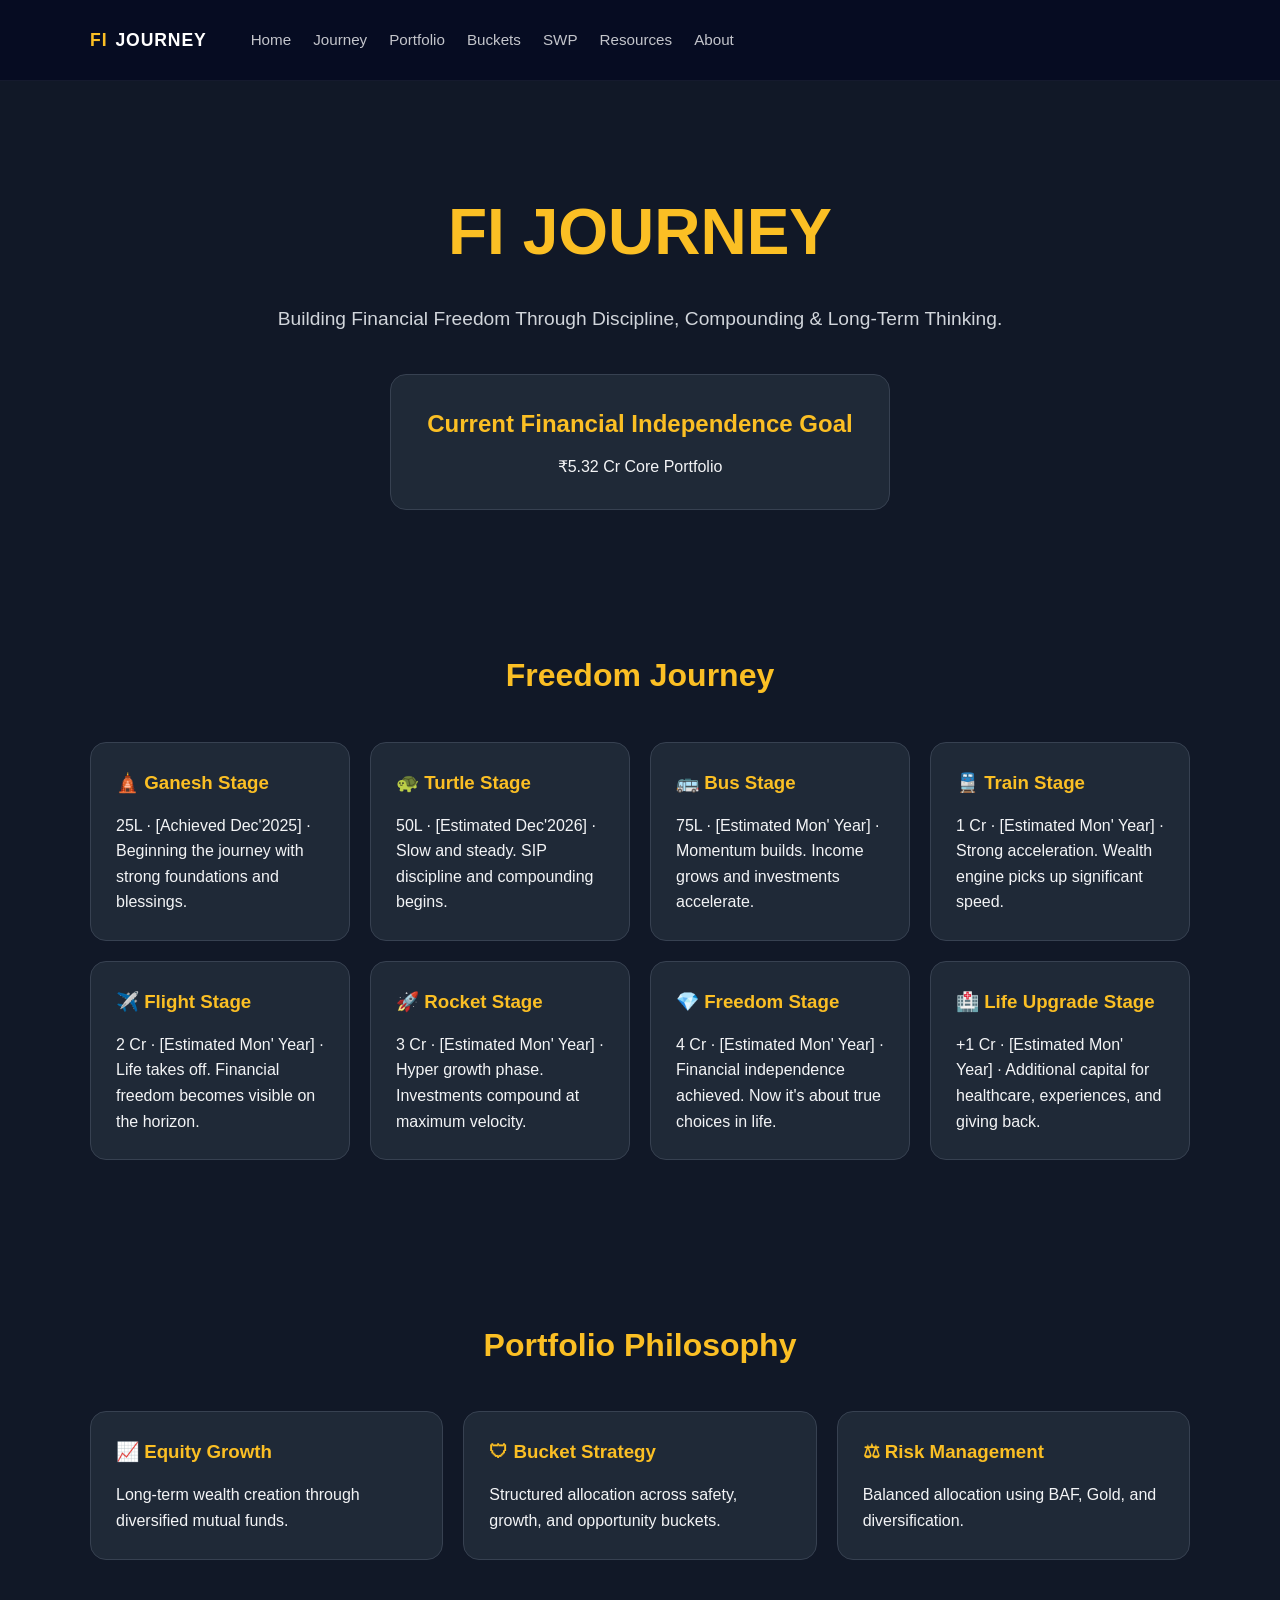
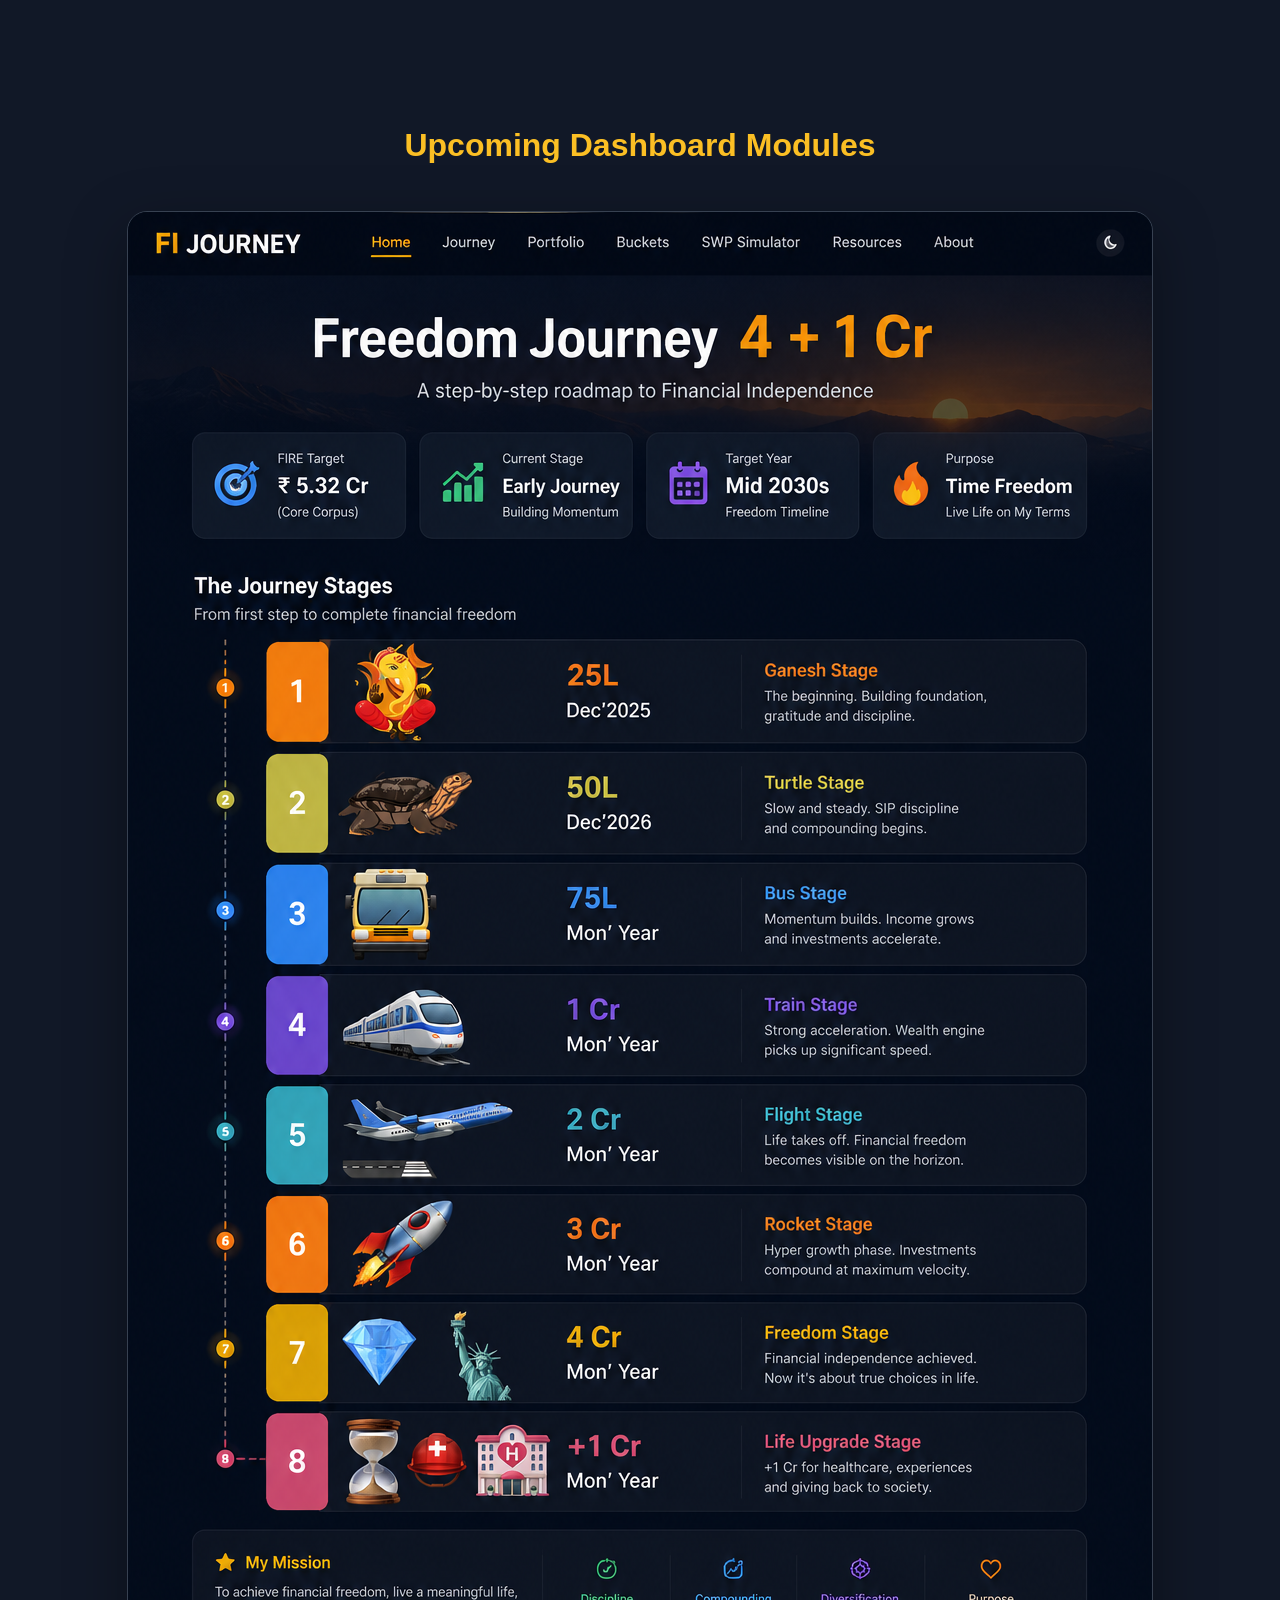
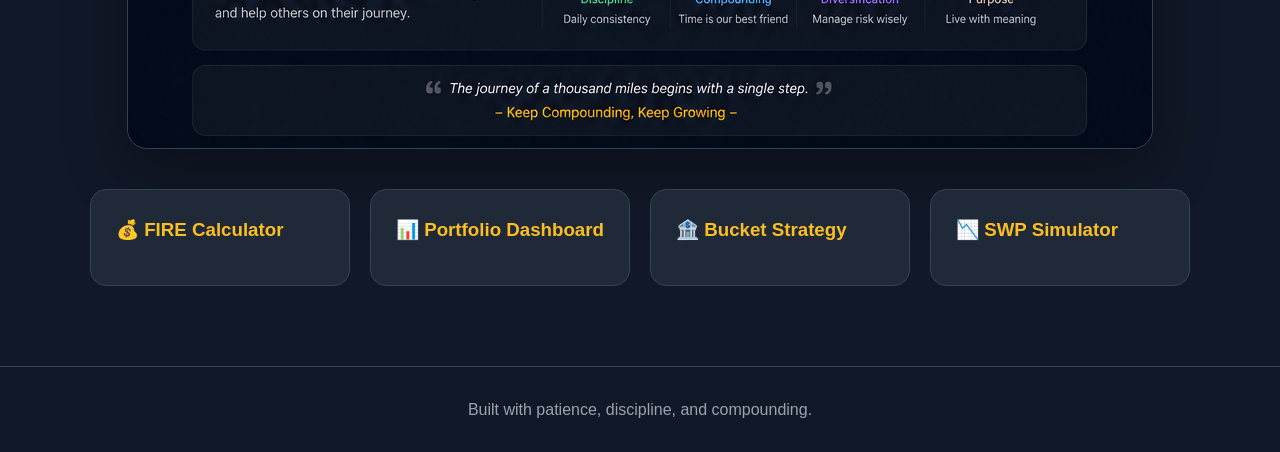
==== commit b5a101b6: "updated" ====
--- a/index.html
+++ b/index.html
@@ -45,7 +45,7 @@
       </p>
 
       <div class="goal-card">
-        <h2>Current FIRE Goal</h2>
+        <h2>Current Financial Independence Goal</h2>
         <p>₹5.32 Cr Core Portfolio</p>
       </div>
 
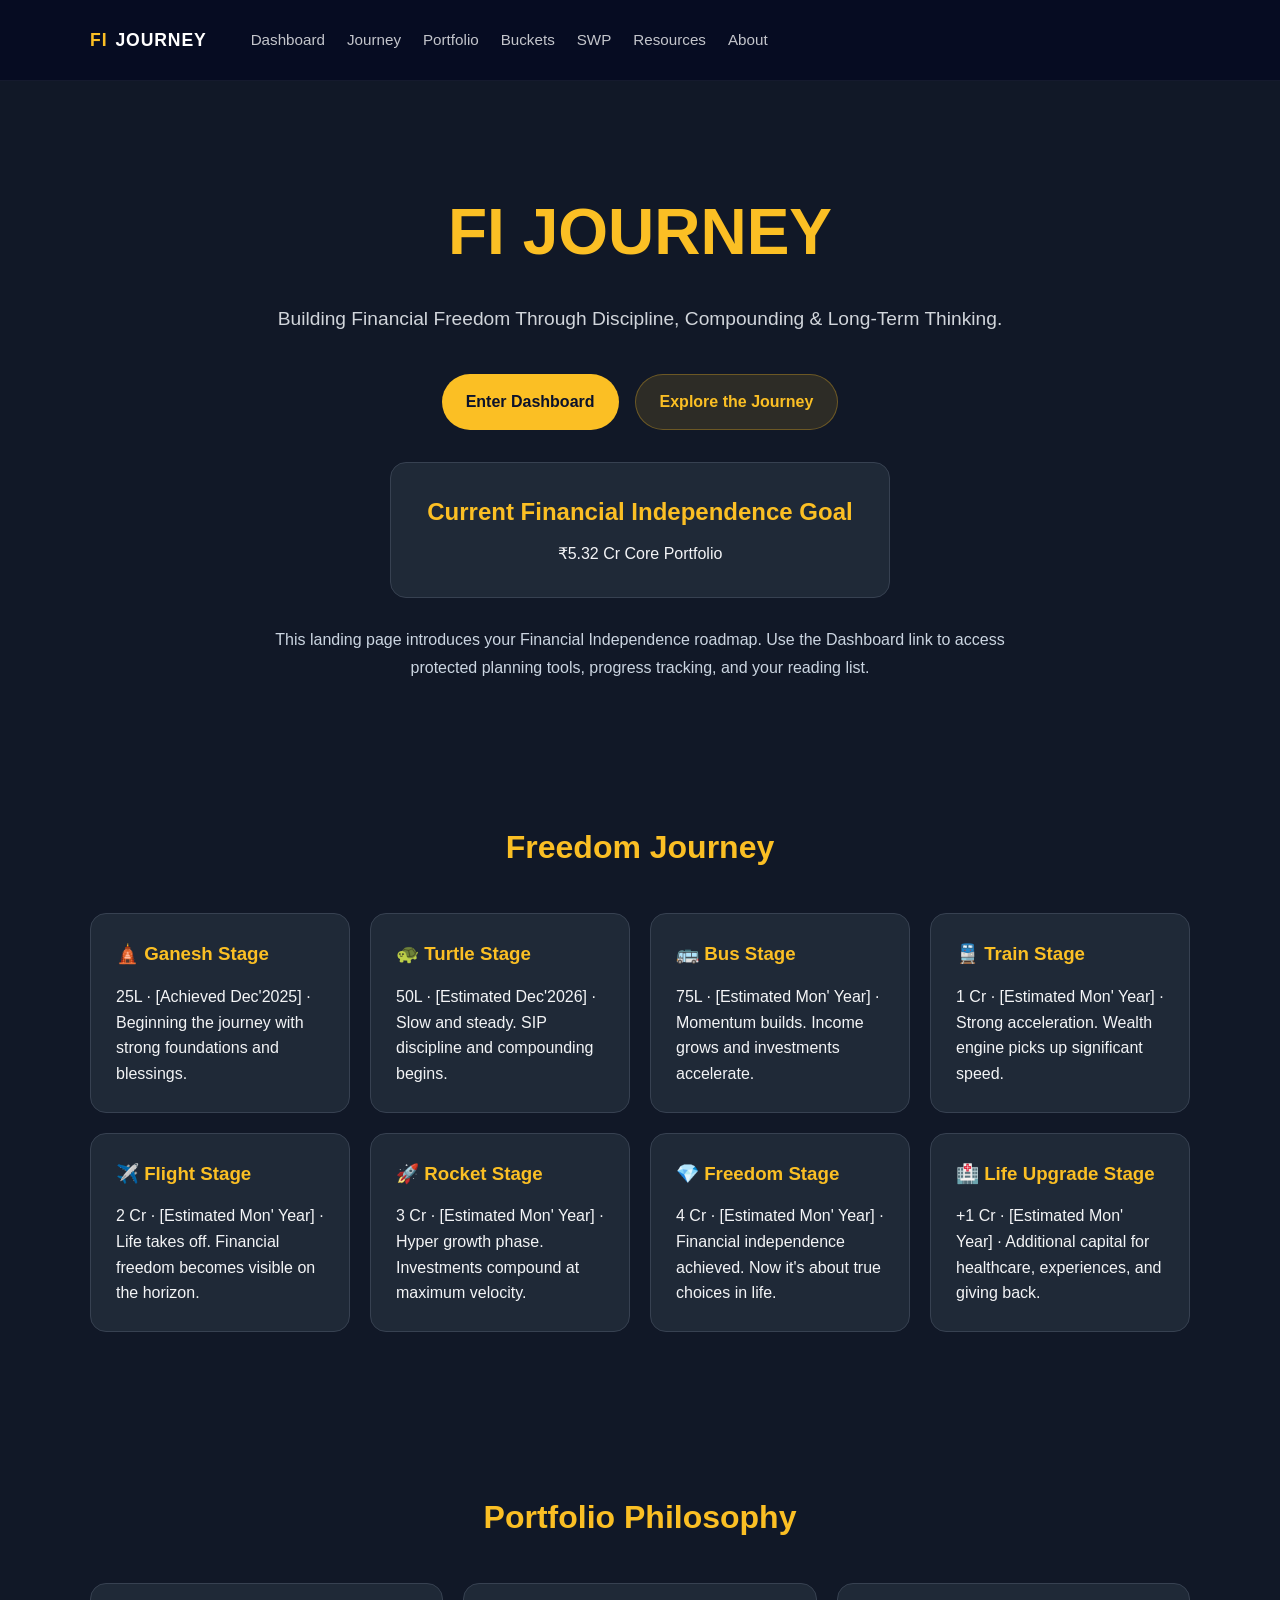
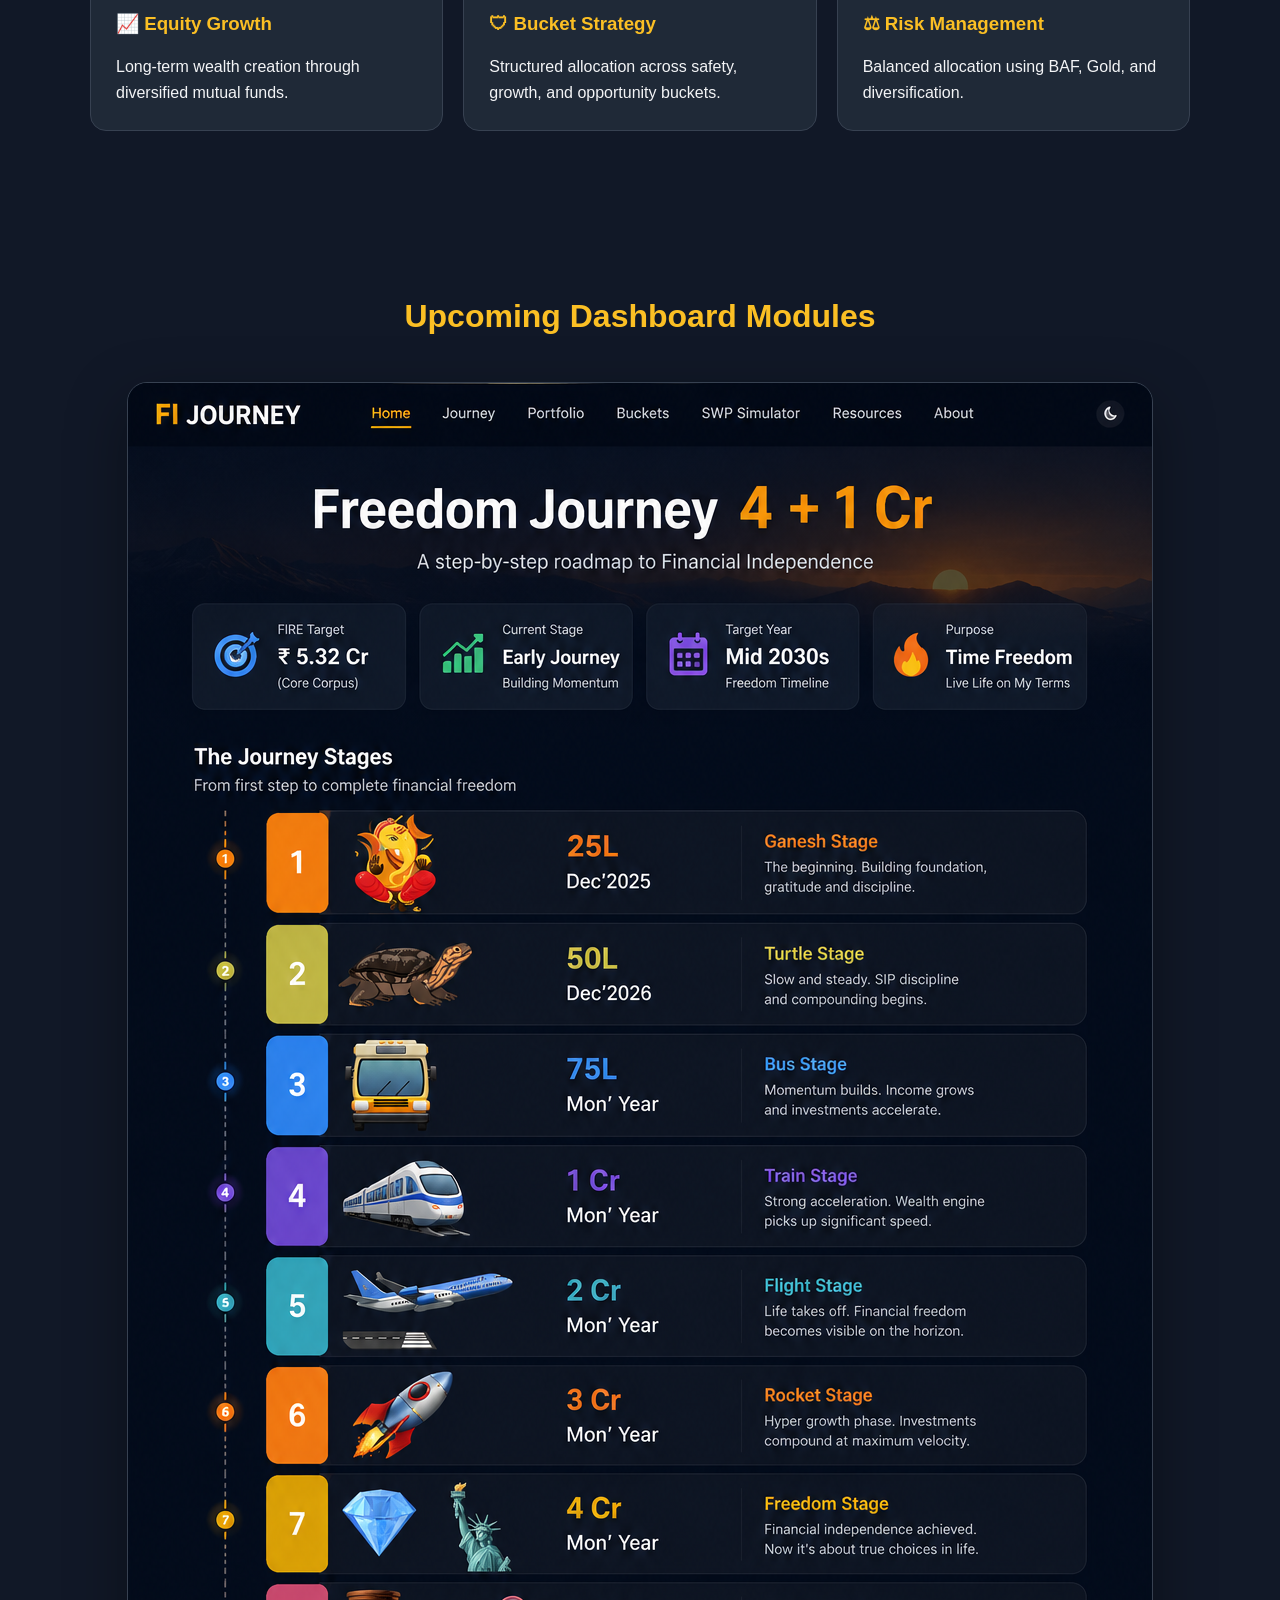
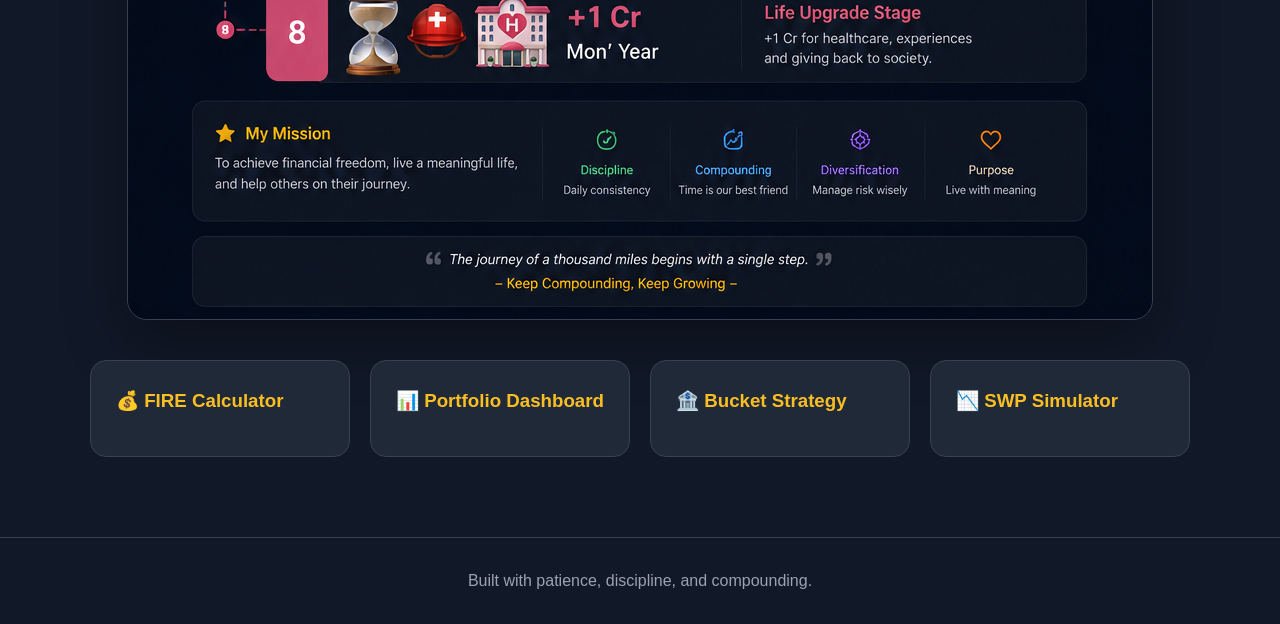
==== commit 4e04a580: "Updated dashboar and index file goal separate" ====
--- a/index.html
+++ b/index.html
@@ -19,7 +19,7 @@
         JOURNEY
       </a>
       <nav class="nav-links">
-        <a href="fi-home.html">Home</a>
+        <a href="fi-home.html">Dashboard</a>
         <a href="journey.html">Journey</a>
         <a href="portfolio.html">Portfolio</a>
         <a href="bucket-strategy.html">Buckets</a>
@@ -44,10 +44,19 @@
         Building Financial Freedom Through Discipline, Compounding & Long-Term Thinking.
       </p>
 
+      <div class="hero-actions">
+        <a href="fi-home.html" class="button button-primary">Enter Dashboard</a>
+        <a href="#journey" class="button button-secondary">Explore the Journey</a>
+      </div>
+
       <div class="goal-card">
         <h2>Current Financial Independence Goal</h2>
         <p>₹5.32 Cr Core Portfolio</p>
       </div>
+
+      <p style="max-width: 760px; margin: 28px auto 0; color: #cbd5e1; line-height: 1.75;">
+        This landing page introduces your Financial Independence roadmap. Use the Dashboard link to access protected planning tools, progress tracking, and your reading list.
+      </p>
 
     </div>
   </header>
--- a/css/style.css
+++ b/css/style.css
@@ -190,6 +190,40 @@
   margin-bottom: 40px;
 }
 
+.hero-actions {
+  display: flex;
+  justify-content: center;
+  flex-wrap: wrap;
+  gap: 16px;
+  margin-bottom: 32px;
+}
+
+.button {
+  display: inline-flex;
+  align-items: center;
+  justify-content: center;
+  padding: 14px 24px;
+  border-radius: 999px;
+  text-decoration: none;
+  font-weight: 700;
+  transition: transform 0.2s ease, background-color 0.2s ease, color 0.2s ease;
+}
+
+.button:hover {
+  transform: translateY(-2px);
+}
+
+.button-primary {
+  background: #fbbf24;
+  color: #0b122b;
+}
+
+.button-secondary {
+  background: rgba(251, 191, 36, 0.12);
+  color: #fbbf24;
+  border: 1px solid rgba(251, 191, 36, 0.3);
+}
+
 .goal-card {
   background: #1f2937;
   padding: 30px;
@@ -259,6 +293,19 @@
 .future-card h3 {
   margin-bottom: 15px;
   color: #fbbf24;
+}
+
+.portfolio-card a,
+.timeline-card a,
+.future-card a {
+  color: #fbbf24;
+  text-decoration: none;
+}
+
+.portfolio-card a:hover,
+.timeline-card a:hover,
+.future-card a:hover {
+  text-decoration: underline;
 }
 
 footer {
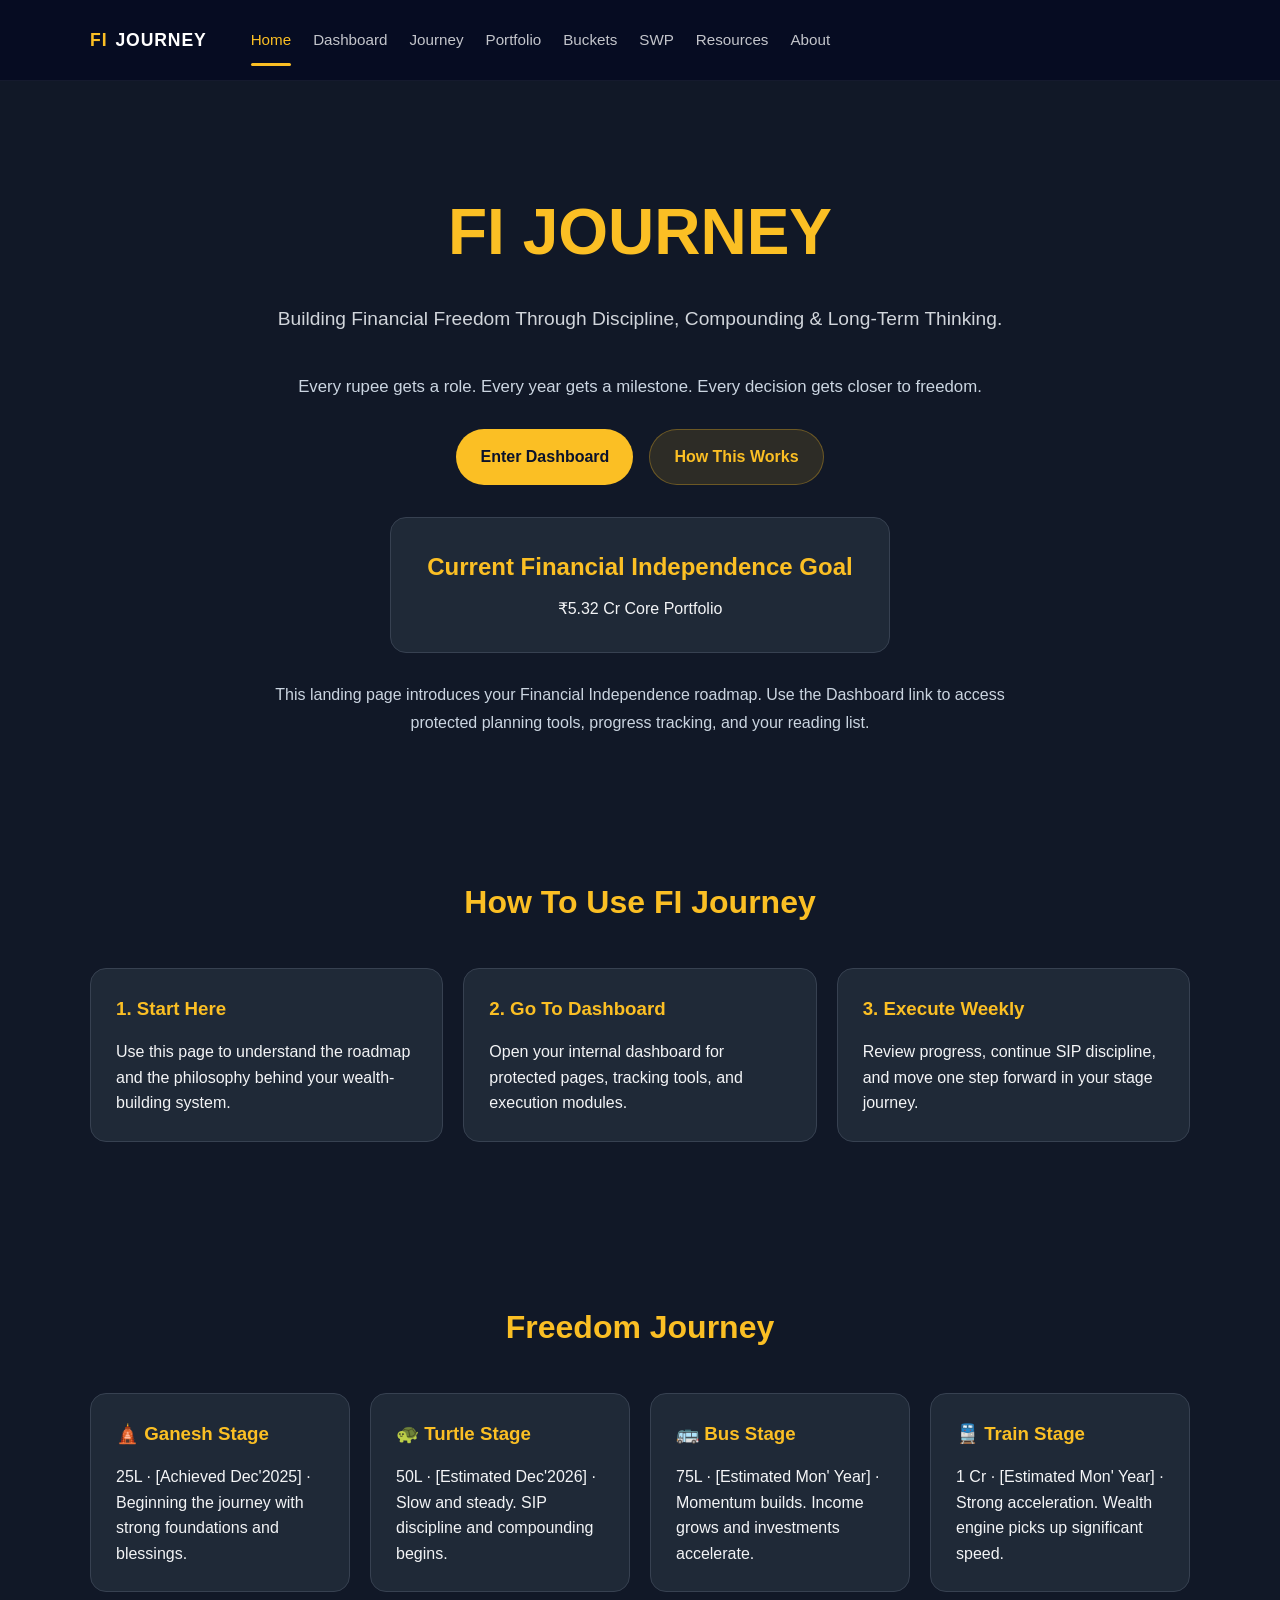
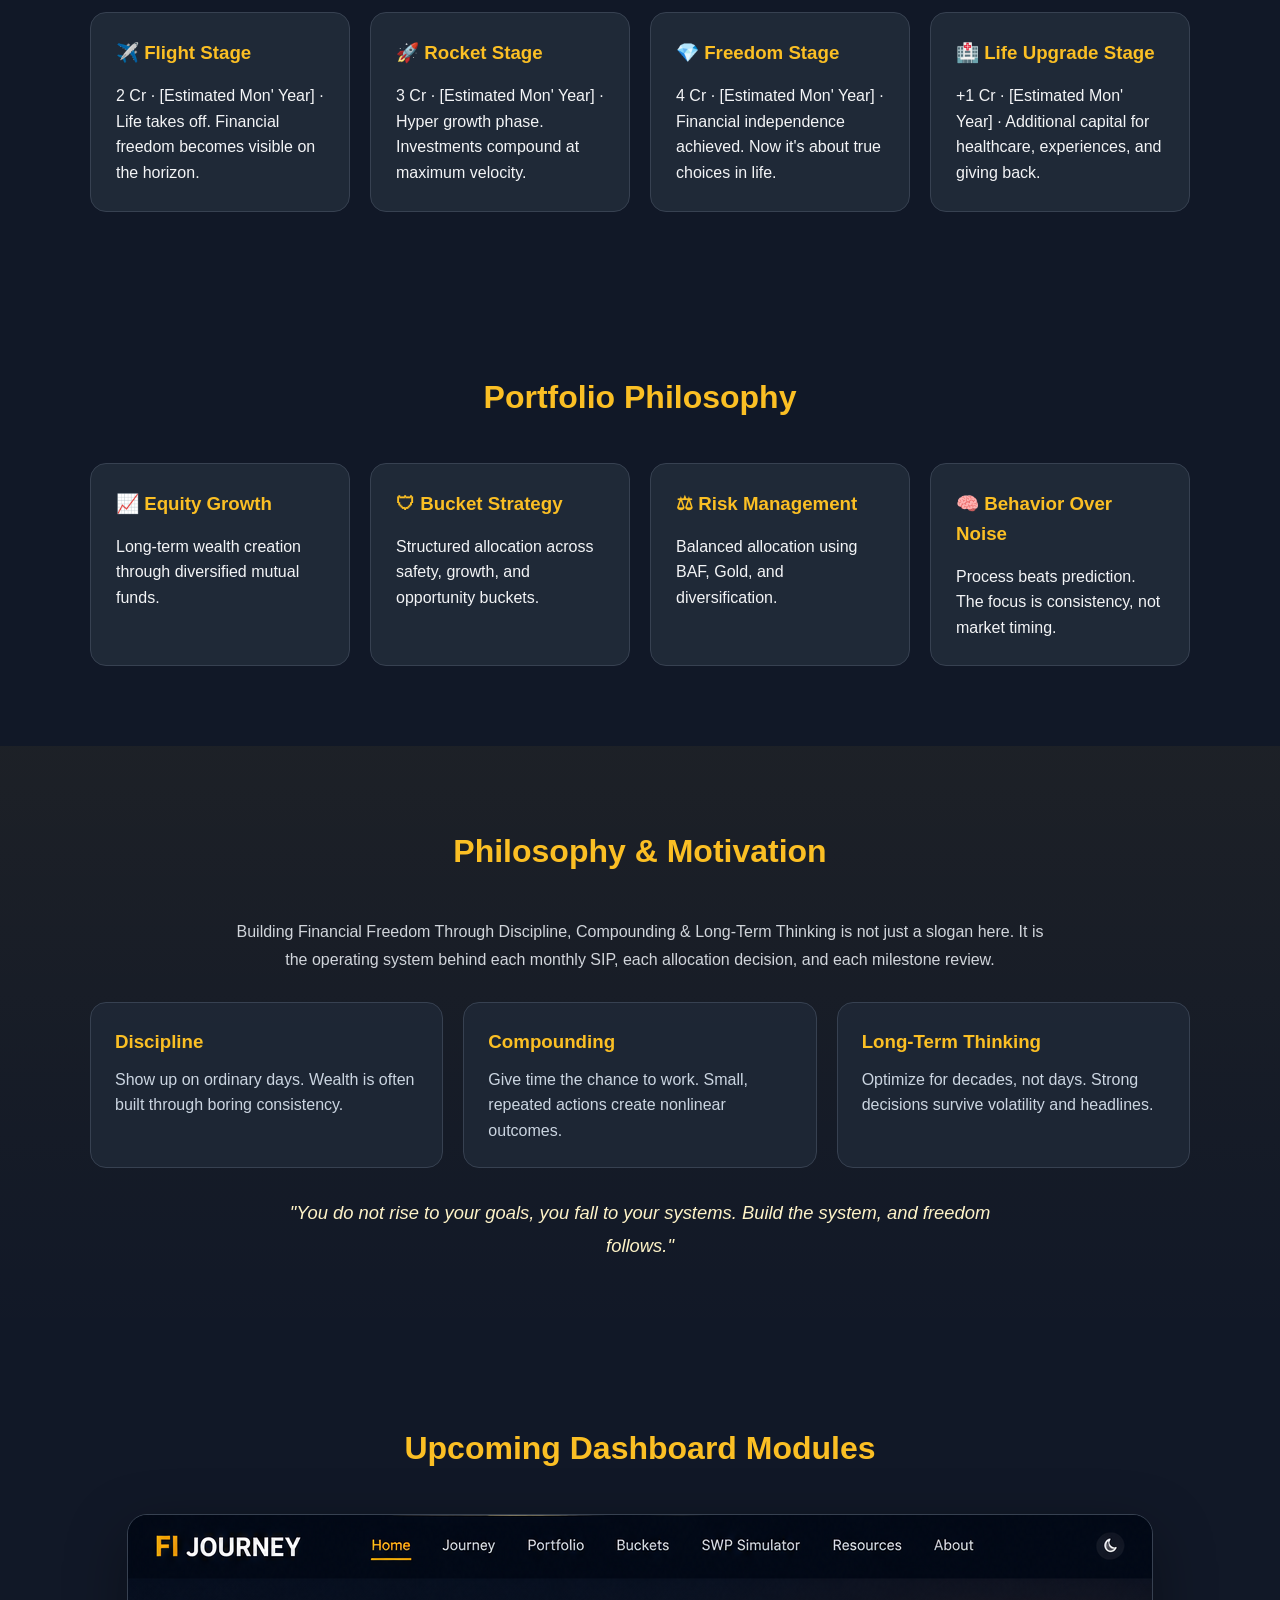
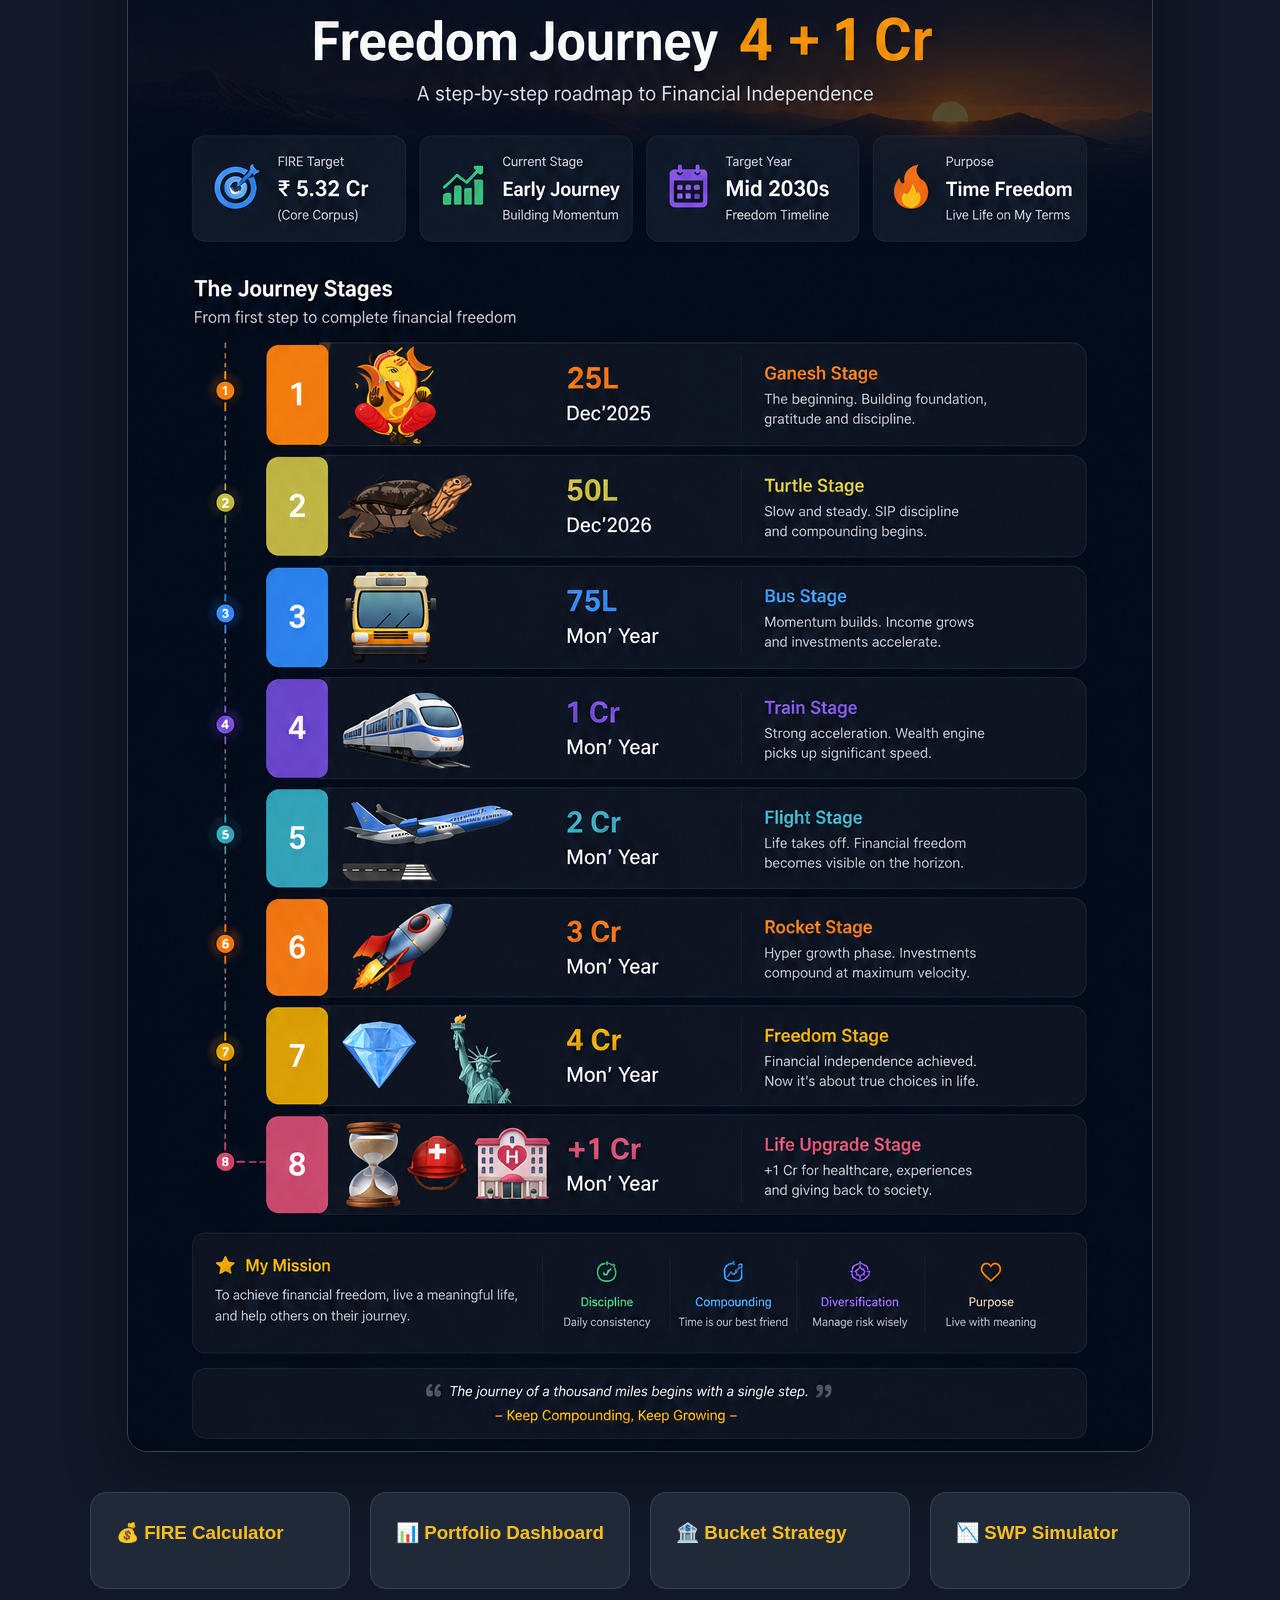
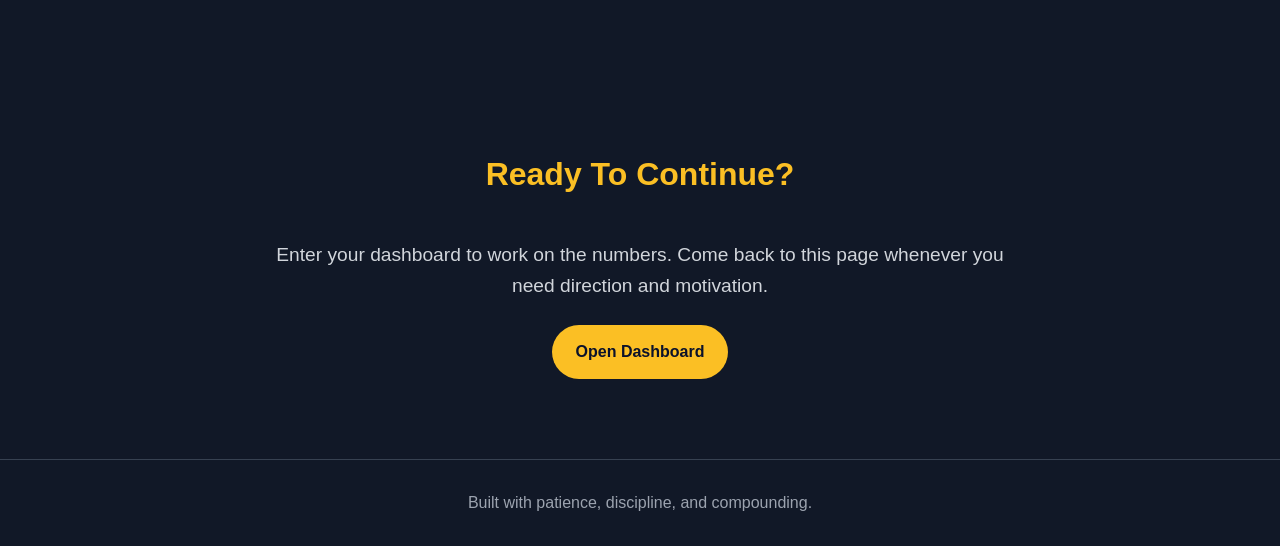
==== commit 40ec2726: "updated index.html with new design and philosophy" ====
--- a/index.html
+++ b/index.html
@@ -19,6 +19,7 @@
         JOURNEY
       </a>
       <nav class="nav-links">
+        <a href="index.html" class="active">Home</a>
         <a href="fi-home.html">Dashboard</a>
         <a href="journey.html">Journey</a>
         <a href="portfolio.html">Portfolio</a>
@@ -44,9 +45,13 @@
         Building Financial Freedom Through Discipline, Compounding & Long-Term Thinking.
       </p>
 
+      <p class="landing-tagline">
+        Every rupee gets a role. Every year gets a milestone. Every decision gets closer to freedom.
+      </p>
+
       <div class="hero-actions">
         <a href="fi-home.html" class="button button-primary">Enter Dashboard</a>
-        <a href="#journey" class="button button-secondary">Explore the Journey</a>
+        <a href="#how-it-works" class="button button-secondary">How This Works</a>
       </div>
 
       <div class="goal-card">
@@ -61,8 +66,28 @@
     </div>
   </header>
 
+  <section class="portfolio-section" id="how-it-works">
+    <div class="container">
+      <h2 class="section-title">How To Use FI Journey</h2>
+      <div class="portfolio-grid">
+        <div class="portfolio-card">
+          <h3>1. Start Here</h3>
+          <p>Use this page to understand the roadmap and the philosophy behind your wealth-building system.</p>
+        </div>
+        <div class="portfolio-card">
+          <h3>2. Go To Dashboard</h3>
+          <p>Open your internal dashboard for protected pages, tracking tools, and execution modules.</p>
+        </div>
+        <div class="portfolio-card">
+          <h3>3. Execute Weekly</h3>
+          <p>Review progress, continue SIP discipline, and move one step forward in your stage journey.</p>
+        </div>
+      </div>
+    </div>
+  </section>
+
   <!-- FREEDOM JOURNEY -->
-  <section class="journey-section">
+  <section class="journey-section" id="journey">
     <div class="container">
 
       <h2 class="section-title">Freedom Journey</h2>
@@ -137,8 +162,39 @@
           <p>Balanced allocation using BAF, Gold, and diversification.</p>
         </div>
 
-      </div>
-
+        <div class="portfolio-card">
+          <h3>🧠 Behavior Over Noise</h3>
+          <p>Process beats prediction. The focus is consistency, not market timing.</p>
+        </div>
+
+      </div>
+
+    </div>
+  </section>
+
+  <section class="portfolio-section philosophy-block">
+    <div class="container">
+      <h2 class="section-title">Philosophy & Motivation</h2>
+      <p class="philosophy-intro">
+        Building Financial Freedom Through Discipline, Compounding & Long-Term Thinking is not just a slogan here. It is the operating system behind each monthly SIP, each allocation decision, and each milestone review.
+      </p>
+      <div class="philosophy-grid">
+        <article class="philosophy-card">
+          <h3>Discipline</h3>
+          <p>Show up on ordinary days. Wealth is often built through boring consistency.</p>
+        </article>
+        <article class="philosophy-card">
+          <h3>Compounding</h3>
+          <p>Give time the chance to work. Small, repeated actions create nonlinear outcomes.</p>
+        </article>
+        <article class="philosophy-card">
+          <h3>Long-Term Thinking</h3>
+          <p>Optimize for decades, not days. Strong decisions survive volatility and headlines.</p>
+        </article>
+      </div>
+      <blockquote class="motivation-quote">
+        "You do not rise to your goals, you fall to your systems. Build the system, and freedom follows."
+      </blockquote>
     </div>
   </section>
 
@@ -172,6 +228,14 @@
 
       </div>
 
+    </div>
+  </section>
+
+  <section class="portfolio-section">
+    <div class="container" style="text-align: center;">
+      <h2 class="section-title">Ready To Continue?</h2>
+      <p class="subtitle" style="max-width: 760px; margin: 0 auto 24px;">Enter your dashboard to work on the numbers. Come back to this page whenever you need direction and motivation.</p>
+      <a href="fi-home.html" class="button button-primary">Open Dashboard</a>
     </div>
   </section>
 
--- a/css/style.css
+++ b/css/style.css
@@ -190,6 +190,13 @@
   margin-bottom: 40px;
 }
 
+.landing-tagline {
+  max-width: 760px;
+  margin: 0 auto 28px;
+  color: #cbd5e1;
+  font-size: 1.05rem;
+}
+
 .hero-actions {
   display: flex;
   justify-content: center;
@@ -257,6 +264,60 @@
   display: grid;
   grid-template-columns: repeat(auto-fit, minmax(220px, 1fr));
   gap: 20px;
+}
+
+.philosophy-block {
+  background: linear-gradient(180deg, rgba(251, 191, 36, 0.05), rgba(251, 191, 36, 0));
+}
+
+.philosophy-intro {
+  max-width: 820px;
+  margin: 0 auto 28px;
+  text-align: center;
+  color: #d1d5db;
+  line-height: 1.75;
+}
+
+.philosophy-grid {
+  display: grid;
+  grid-template-columns: repeat(auto-fit, minmax(240px, 1fr));
+  gap: 20px;
+}
+
+.philosophy-card {
+  background: rgba(31, 41, 55, 0.85);
+  border: 1px solid #374151;
+  border-radius: 16px;
+  padding: 24px;
+}
+
+.philosophy-card h3 {
+  margin-bottom: 10px;
+  color: #fbbf24;
+}
+
+.philosophy-card p {
+  color: #cbd5e1;
+}
+
+.motivation-quote {
+  max-width: 760px;
+  margin: 28px auto 0;
+  text-align: center;
+  font-size: 1.15rem;
+  line-height: 1.8;
+  color: #fef3c7;
+  font-style: italic;
+}
+
+@media (max-width: 640px) {
+  .landing-tagline {
+    font-size: 0.98rem;
+  }
+
+  .motivation-quote {
+    font-size: 1rem;
+  }
 }
 
 .future-preview {
